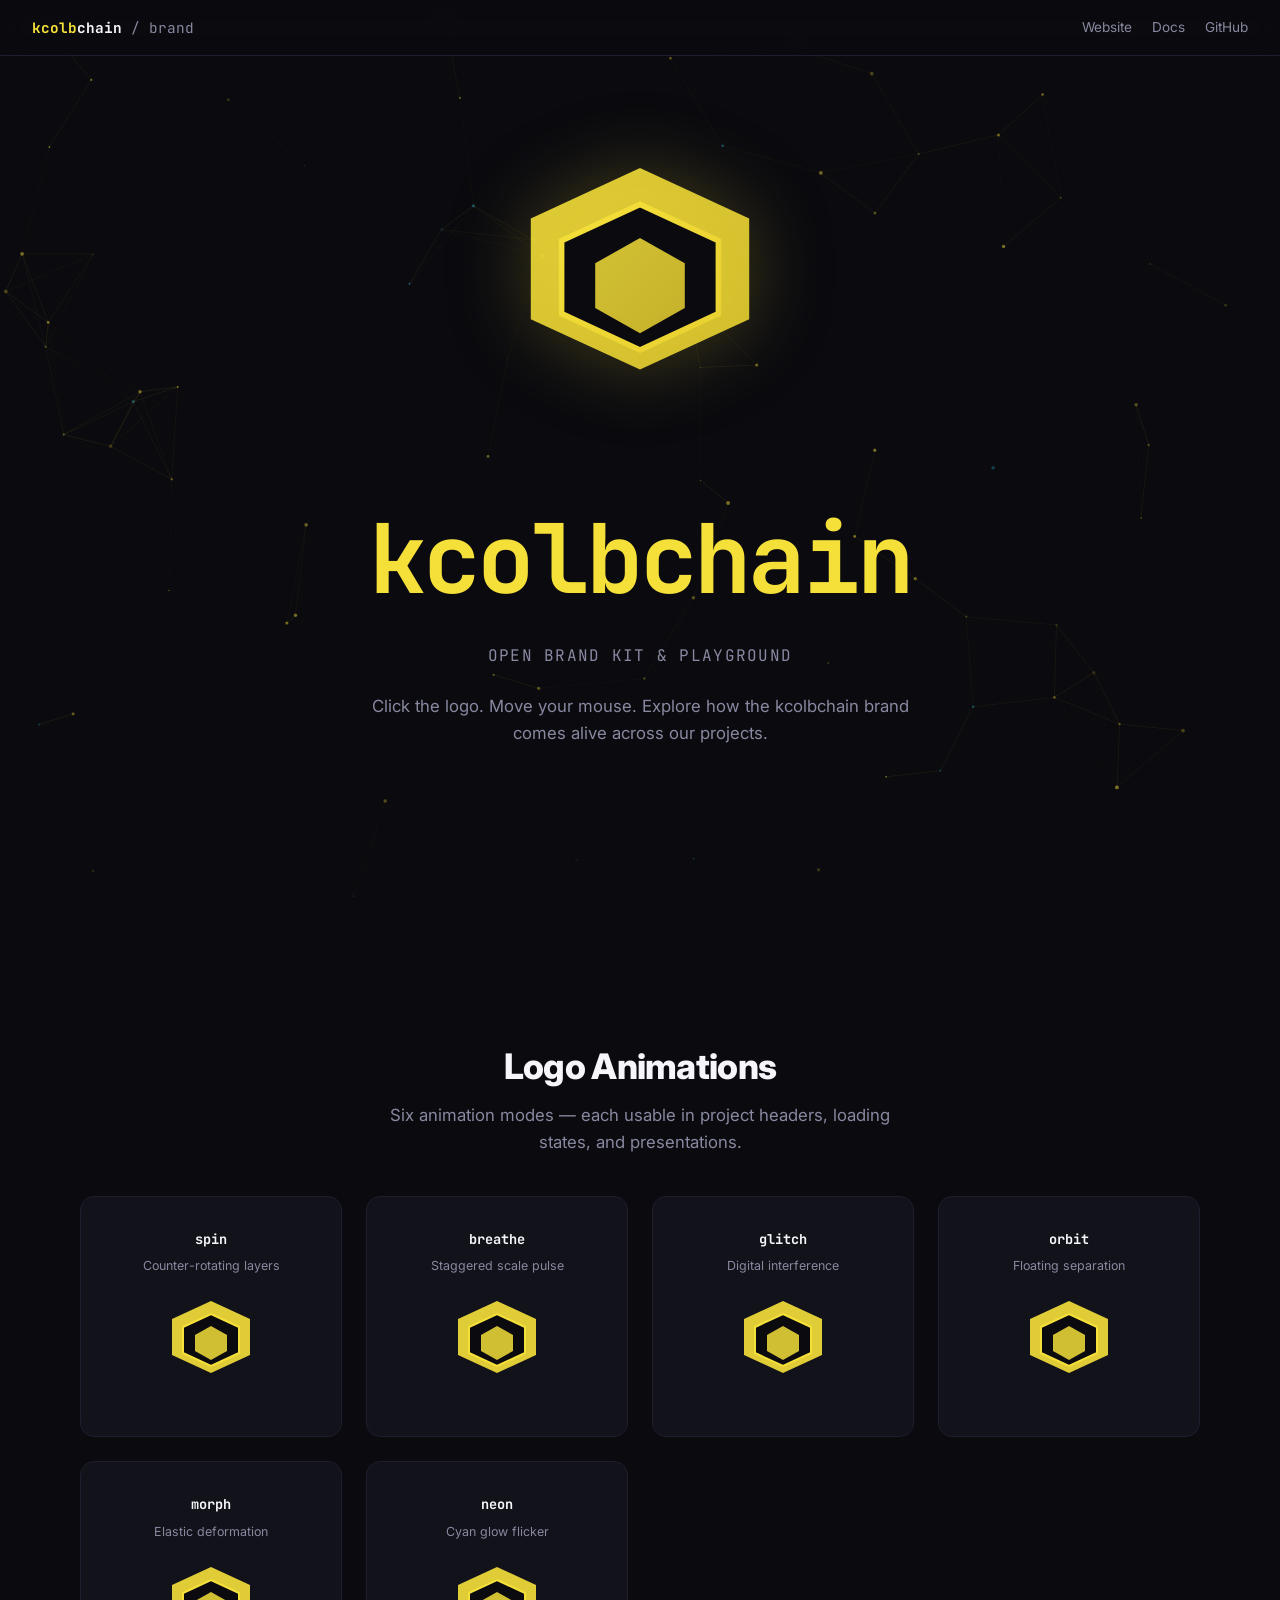
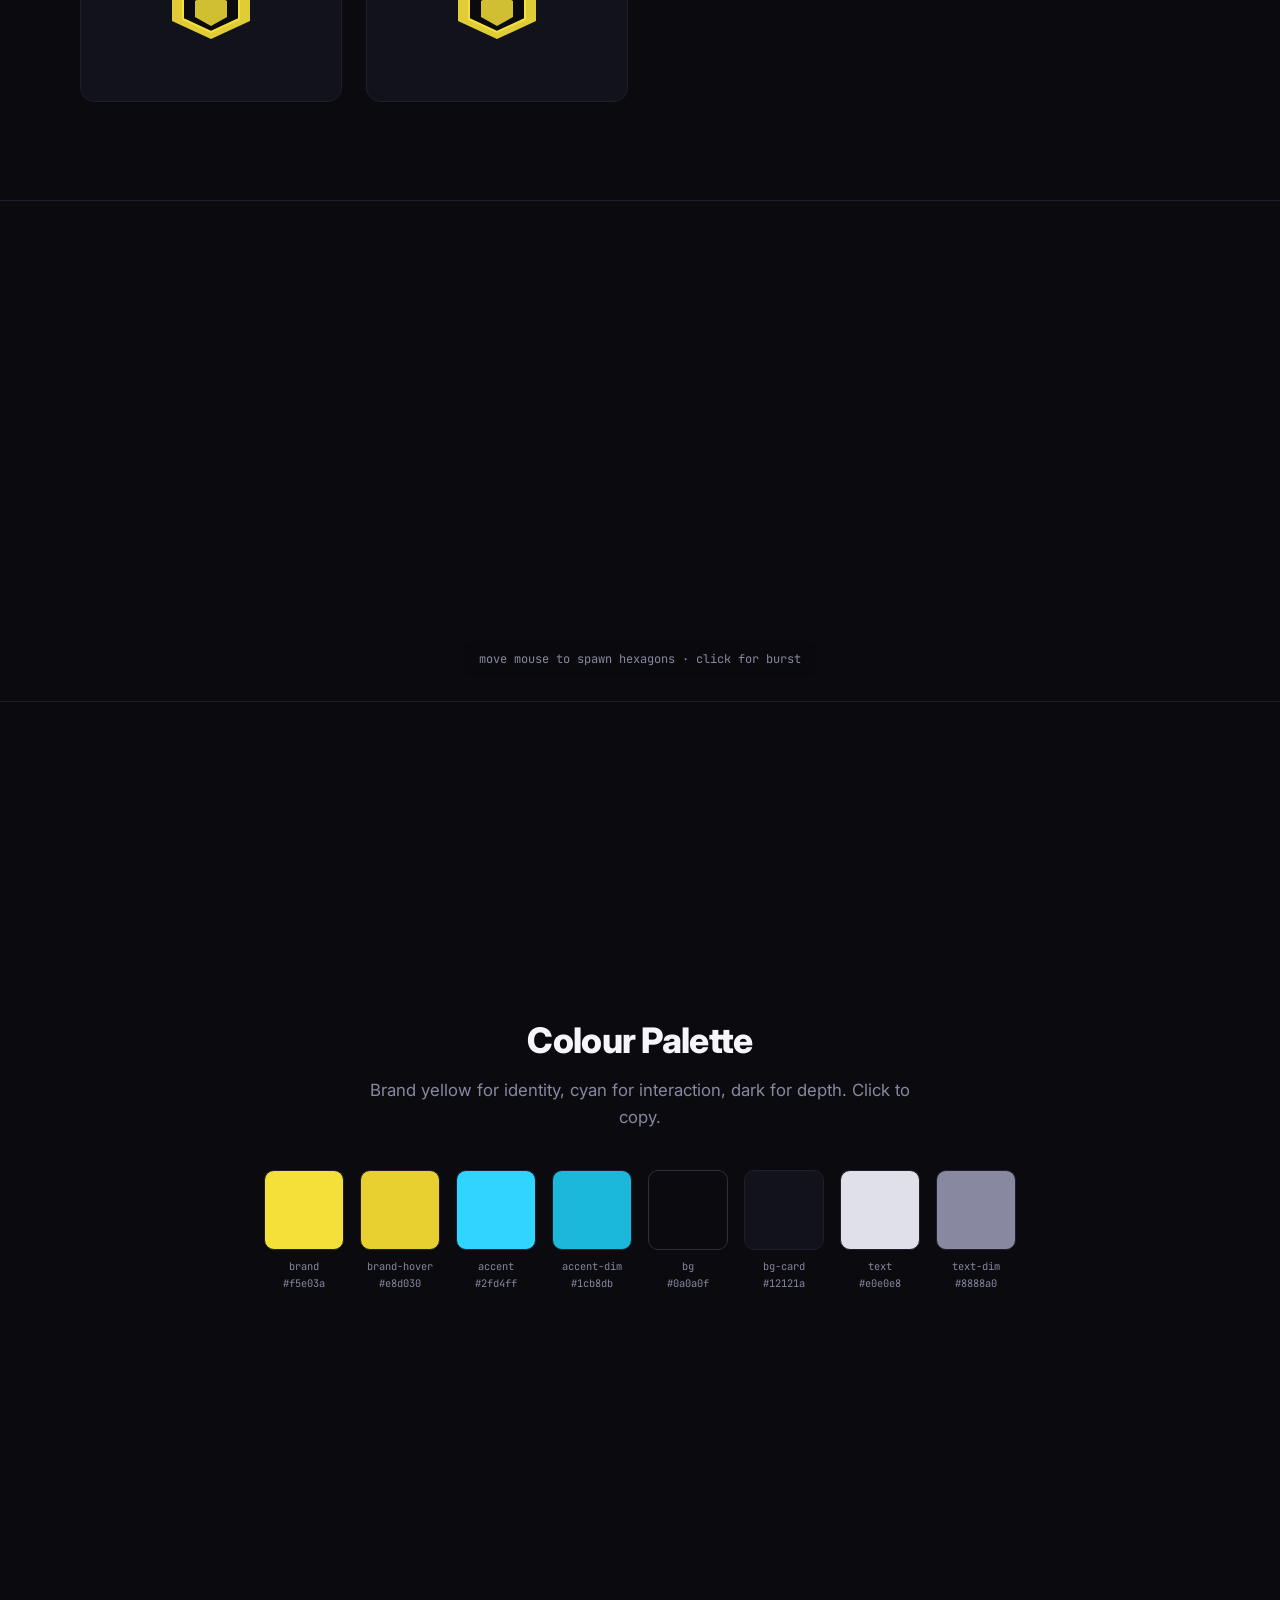
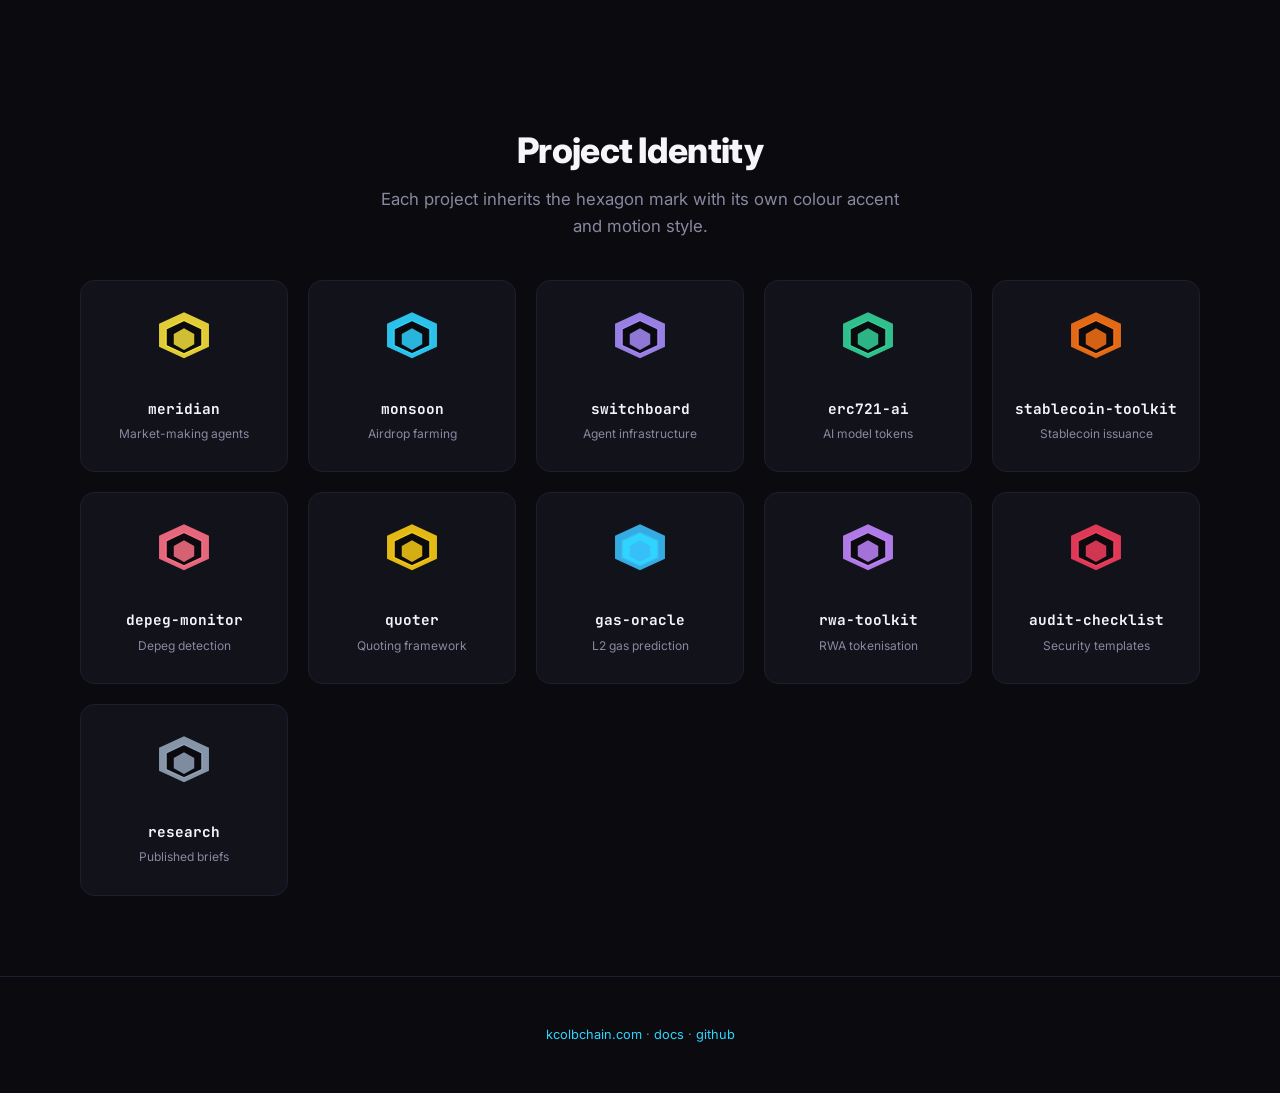
==== index.html @ f7c433ed "Initial public brand kit: tokens + interactive playground - tokens.css: shared :root palette (yellow" ====
<!DOCTYPE html>
<html lang="en">
<head>
  <meta charset="utf-8" />
  <meta name="viewport" content="width=device-width, initial-scale=1.0" />
  <title>kcolbchain — Brand kit</title>
  <meta name="description" content="Open design tokens and visual identity playground for the kcolbchain collective. Not the production website." />
  <link rel="shortcut icon" href="https://kcolbchain.com/images/favicon.ico" type="image/x-icon">
  <link rel="preconnect" href="https://fonts.googleapis.com">
  <link rel="preconnect" href="https://fonts.gstatic.com" crossorigin>
  <link href="https://fonts.googleapis.com/css2?family=Inter:wght@400;500;600;700;800&family=JetBrains+Mono:wght@500;700&display=swap" rel="stylesheet">
  <style>
    /* ===== Tokens ===== */
    :root {
      --bg:       #0a0a0f;
      --bg-card:  #12121a;
      --bg-hover: #1a1a26;
      --border:   #1e1e2e;
      --text:     #e0e0e8;
      --text-dim: #8888a0;
      --brand:    #f5e03a;
      --brand-hover: #e8d030;
      --accent:   #2fd4ff;
      --accent-dim: #1cb8db;
      --accent-glow: rgba(47,212,255,.32);
      --white:    #f5f5fa;
      --radius:   10px;
      --radius-lg: 14px;
    }

    * { margin: 0; padding: 0; box-sizing: border-box; }
    html { scroll-behavior: smooth; }

    body {
      font-family: 'Inter', -apple-system, sans-serif;
      background: var(--bg);
      color: var(--text);
      line-height: 1.6;
      overflow-x: hidden;
      -webkit-font-smoothing: antialiased;
    }

    a { color: var(--accent); text-decoration: none; transition: color .15s; }
    a:hover { color: var(--brand); }

    /* ===== Canvas background ===== */
    #particle-canvas {
      position: fixed;
      inset: 0;
      z-index: 0;
      pointer-events: none;
    }

    /* ===== Header ===== */
    .pg-header {
      position: fixed;
      top: 0; left: 0; right: 0;
      z-index: 100;
      display: flex;
      align-items: center;
      justify-content: space-between;
      padding: 16px 32px;
      background: rgba(10,10,15,.8);
      backdrop-filter: blur(12px);
      border-bottom: 1px solid var(--border);
    }
    .pg-header-brand {
      font-family: 'JetBrains Mono', monospace;
      font-weight: 700;
      font-size: .9rem;
      color: var(--white);
    }
    .pg-header-brand span { color: var(--brand); }
    .pg-header-links { display: flex; gap: 20px; font-size: .85rem; }
    .pg-header-links a { color: var(--text-dim); }
    .pg-header-links a:hover { color: var(--white); }

    /* ===== Sections ===== */
    .section {
      position: relative;
      z-index: 1;
      min-height: 100vh;
      display: flex;
      align-items: center;
      justify-content: center;
      padding: 120px 32px 80px;
    }

    .section-inner {
      max-width: 1120px;
      width: 100%;
      text-align: center;
    }

    h1 {
      font-size: clamp(2rem, 5vw, 3.5rem);
      font-weight: 800;
      color: var(--white);
      letter-spacing: -.03em;
      margin-bottom: 12px;
    }
    h2 {
      font-size: clamp(1.4rem, 3vw, 2.2rem);
      font-weight: 800;
      color: var(--white);
      letter-spacing: -.02em;
      margin-bottom: 8px;
    }
    .subtitle {
      font-size: 1.05rem;
      color: var(--text-dim);
      max-width: 540px;
      margin: 0 auto 40px;
    }

    /* ===== Hero logo — SVG hexagons ===== */
    .hero-logo-wrap {
      position: relative;
      width: 280px;
      height: 280px;
      margin: 0 auto 48px;
      cursor: pointer;
    }

    .hero-logo-svg {
      width: 100%;
      height: 100%;
      filter: drop-shadow(0 0 40px rgba(245,224,58,.25));
      transition: filter .4s;
    }
    .hero-logo-wrap:hover .hero-logo-svg {
      filter: drop-shadow(0 0 60px rgba(245,224,58,.45)) drop-shadow(0 0 120px rgba(47,212,255,.2));
    }

    /* Hexagon layers */
    .hex-outer, .hex-mid, .hex-inner {
      transform-origin: center;
      transition: transform .6s cubic-bezier(.25,.46,.45,.94);
    }
    .hero-logo-wrap:hover .hex-outer { transform: rotate(30deg) scale(1.05); }
    .hero-logo-wrap:hover .hex-mid   { transform: rotate(-20deg) scale(1.08); }
    .hero-logo-wrap:hover .hex-inner { transform: rotate(15deg) scale(1.12); }

    /* Pulse ring */
    .pulse-ring {
      position: absolute;
      inset: -20px;
      border-radius: 50%;
      border: 1.5px solid var(--brand);
      opacity: 0;
      animation: pulse-out 3s ease-out infinite;
    }
    .pulse-ring:nth-child(2) { animation-delay: 1s; }
    .pulse-ring:nth-child(3) { animation-delay: 2s; }

    @keyframes pulse-out {
      0%   { transform: scale(.85); opacity: .5; }
      100% { transform: scale(1.6); opacity: 0; }
    }

    /* ===== Wordplay hero ===== */
    .hero-wordplay {
      font-family: 'JetBrains Mono', monospace;
      font-size: clamp(3rem, 8vw, 6rem);
      font-weight: 700;
      color: var(--brand);
      letter-spacing: -.04em;
      margin-bottom: 8px;
      perspective: 600px;
    }
    .wp-char {
      display: inline-block;
      transform-origin: center center;
      transition: transform .45s cubic-bezier(.4,0,.2,1), opacity .25s, color .3s;
    }
    .wp-char.flip {
      transform: rotateX(90deg);
      opacity: 0;
    }
    .hero-wordplay-sub {
      font-family: 'JetBrains Mono', monospace;
      font-size: 1rem;
      color: var(--text-dim);
      letter-spacing: .08em;
      text-transform: uppercase;
    }

    /* ===== Controls bar ===== */
    .controls {
      display: flex;
      justify-content: center;
      gap: 12px;
      flex-wrap: wrap;
      margin-bottom: 48px;
    }
    .ctrl-btn {
      font-family: 'JetBrains Mono', monospace;
      font-size: .8rem;
      font-weight: 600;
      padding: 10px 20px;
      border: 1px solid var(--border);
      border-radius: var(--radius);
      background: var(--bg-card);
      color: var(--text);
      cursor: pointer;
      transition: all .2s;
    }
    .ctrl-btn:hover { border-color: var(--accent); color: var(--white); background: var(--bg-hover); }
    .ctrl-btn.active { border-color: var(--brand); color: var(--brand); background: rgba(245,224,58,.08); }

    /* ===== Logo animation showcase ===== */
    .showcase-grid {
      display: grid;
      grid-template-columns: repeat(auto-fill, minmax(260px, 1fr));
      gap: 24px;
      text-align: center;
    }

    .showcase-card {
      background: var(--bg-card);
      border: 1px solid var(--border);
      border-radius: var(--radius-lg);
      padding: 32px 24px;
      transition: border-color .3s, box-shadow .3s;
      overflow: hidden;
    }
    .showcase-card:hover {
      border-color: var(--accent);
      box-shadow: 0 0 40px var(--accent-glow);
    }

    .showcase-card h3 {
      font-family: 'JetBrains Mono', monospace;
      font-size: .85rem;
      font-weight: 700;
      color: var(--white);
      margin-bottom: 6px;
    }
    .showcase-card p {
      font-size: .78rem;
      color: var(--text-dim);
      margin-bottom: 20px;
    }

    .showcase-logo {
      width: 100px;
      height: 100px;
      margin: 0 auto;
    }

    /* Animation variants */
    .anim-spin .hex-outer  { animation: spin-cw 8s linear infinite; }
    .anim-spin .hex-mid    { animation: spin-ccw 6s linear infinite; }
    .anim-spin .hex-inner  { animation: spin-cw 4s linear infinite; }

    .anim-breathe .hex-outer { animation: breathe 3s ease-in-out infinite; }
    .anim-breathe .hex-mid   { animation: breathe 3s ease-in-out infinite .5s; }
    .anim-breathe .hex-inner { animation: breathe 3s ease-in-out infinite 1s; }

    .anim-glitch .hex-outer { animation: glitch-1 3s step-end infinite; }
    .anim-glitch .hex-mid   { animation: glitch-2 3s step-end infinite .1s; }
    .anim-glitch .hex-inner { animation: glitch-3 3s step-end infinite .2s; }

    .anim-orbit .hex-outer { animation: orbit-outer 6s ease-in-out infinite; }
    .anim-orbit .hex-mid   { animation: orbit-mid 5s ease-in-out infinite; }
    .anim-orbit .hex-inner { animation: orbit-inner 4s ease-in-out infinite; }

    .anim-morph .hex-outer { animation: morph-hex 4s ease-in-out infinite; }
    .anim-morph .hex-mid   { animation: morph-hex 4s ease-in-out infinite .3s; }
    .anim-morph .hex-inner { animation: morph-hex 4s ease-in-out infinite .6s; }

    .anim-neon .hex-outer { animation: neon-flicker 2s ease-in-out infinite; }
    .anim-neon .hex-mid   { animation: neon-glow 3s ease-in-out infinite; fill: var(--accent) !important; }
    .anim-neon .hex-inner { animation: neon-flicker 2s ease-in-out infinite .5s; }

    @keyframes spin-cw  { to { transform: rotate(360deg); } }
    @keyframes spin-ccw { to { transform: rotate(-360deg); } }

    @keyframes breathe {
      0%, 100% { transform: scale(1); opacity: 1; }
      50%      { transform: scale(1.12); opacity: .7; }
    }

    @keyframes glitch-1 {
      0%, 90%, 100% { transform: translate(0); }
      92% { transform: translate(-3px, 2px); }
      94% { transform: translate(4px, -1px); }
      96% { transform: translate(-2px, -3px); }
    }
    @keyframes glitch-2 {
      0%, 88%, 100% { transform: translate(0); }
      90% { transform: translate(3px, -2px); }
      93% { transform: translate(-4px, 1px); }
      95% { transform: translate(2px, 3px); }
    }
    @keyframes glitch-3 {
      0%, 85%, 100% { transform: translate(0); }
      87% { transform: translate(-2px, -3px); }
      91% { transform: translate(3px, 2px); }
      94% { transform: translate(-1px, -2px); }
    }

    @keyframes orbit-outer {
      0%, 100% { transform: rotate(0deg) translateX(0); }
      25%  { transform: rotate(5deg) translateX(4px); }
      50%  { transform: rotate(0deg) translateX(0); }
      75%  { transform: rotate(-5deg) translateX(-4px); }
    }
    @keyframes orbit-mid {
      0%, 100% { transform: rotate(0deg) translateY(0); }
      33%  { transform: rotate(-8deg) translateY(-5px); }
      66%  { transform: rotate(8deg) translateY(5px); }
    }
    @keyframes orbit-inner {
      0%, 100% { transform: scale(1) rotate(0deg); }
      50%  { transform: scale(1.15) rotate(10deg); }
    }

    @keyframes morph-hex {
      0%, 100% { transform: scale(1) rotate(0deg); }
      25%  { transform: scale(1.1) rotate(15deg); }
      50%  { transform: scale(.9) rotate(-10deg); }
      75%  { transform: scale(1.05) rotate(5deg); }
    }

    @keyframes neon-flicker {
      0%, 19%, 21%, 23%, 25%, 54%, 56%, 100% { opacity: 1; }
      20%, 24%, 55% { opacity: .4; }
    }
    @keyframes neon-glow {
      0%, 100% { filter: drop-shadow(0 0 4px var(--accent)); }
      50%      { filter: drop-shadow(0 0 20px var(--accent)) drop-shadow(0 0 40px var(--accent)); }
    }

    /* ===== Project identity ===== */
    .project-id-grid {
      display: grid;
      grid-template-columns: repeat(auto-fill, minmax(200px, 1fr));
      gap: 20px;
    }

    .project-id-card {
      background: var(--bg-card);
      border: 1px solid var(--border);
      border-radius: var(--radius-lg);
      padding: 28px 20px;
      text-align: center;
      transition: all .4s cubic-bezier(.25,.46,.45,.94);
      cursor: pointer;
      position: relative;
      overflow: hidden;
    }
    .project-id-card::before {
      content: '';
      position: absolute;
      inset: 0;
      background: radial-gradient(circle at 50% 120%, var(--card-glow, rgba(245,224,58,.06)), transparent 70%);
      opacity: 0;
      transition: opacity .4s;
    }
    .project-id-card:hover::before { opacity: 1; }
    .project-id-card:hover {
      border-color: var(--card-accent, var(--brand));
      transform: translateY(-4px);
      box-shadow: 0 8px 32px var(--card-glow, rgba(245,224,58,.12));
    }

    .project-id-logo {
      width: 64px;
      height: 64px;
      margin: 0 auto 16px;
      position: relative;
      z-index: 1;
    }

    .project-id-name {
      font-family: 'JetBrains Mono', monospace;
      font-weight: 700;
      font-size: .9rem;
      color: var(--white);
      margin-bottom: 4px;
      position: relative;
      z-index: 1;
    }
    .project-id-desc {
      font-size: .75rem;
      color: var(--text-dim);
      position: relative;
      z-index: 1;
    }

    /* ===== Interactive canvas section ===== */
    .canvas-section {
      position: relative;
      background: var(--bg-card);
      border-top: 1px solid var(--border);
      border-bottom: 1px solid var(--border);
    }
    #interactive-canvas {
      display: block;
      width: 100%;
      height: 500px;
      cursor: crosshair;
    }
    .canvas-hint {
      position: absolute;
      bottom: 24px;
      left: 50%;
      transform: translateX(-50%);
      font-family: 'JetBrains Mono', monospace;
      font-size: .75rem;
      color: var(--text-dim);
      background: rgba(10,10,15,.7);
      padding: 8px 16px;
      border-radius: var(--radius);
      pointer-events: none;
    }

    /* ===== Color palette ===== */
    .palette-row {
      display: flex;
      gap: 16px;
      justify-content: center;
      flex-wrap: wrap;
      margin-bottom: 40px;
    }
    .swatch {
      width: 80px;
      height: 80px;
      border-radius: var(--radius);
      border: 1px solid var(--border);
      position: relative;
      cursor: pointer;
      transition: transform .2s, box-shadow .3s;
    }
    .swatch:hover {
      transform: scale(1.1);
      box-shadow: 0 0 24px rgba(255,255,255,.1);
    }
    .swatch-label {
      font-family: 'JetBrains Mono', monospace;
      font-size: .65rem;
      color: var(--text-dim);
      margin-top: 8px;
      text-align: center;
    }

    /* ===== Footer ===== */
    .pg-footer {
      position: relative;
      z-index: 1;
      text-align: center;
      padding: 48px 32px;
      font-size: .8rem;
      color: var(--text-dim);
      border-top: 1px solid var(--border);
    }
    .pg-footer a { color: var(--accent); }

    /* ===== Responsive ===== */
    @media (max-width: 640px) {
      .section { padding: 100px 20px 60px; }
      .hero-logo-wrap { width: 200px; height: 200px; }
      .showcase-grid { grid-template-columns: repeat(2, 1fr); gap: 14px; }
      .showcase-logo { width: 64px; height: 64px; }
      .project-id-grid { grid-template-columns: repeat(2, 1fr); }
      .pg-header { padding: 12px 16px; }
      #interactive-canvas { height: 320px; }
    }
  </style>
</head>
<body>

<canvas id="particle-canvas"></canvas>

<header class="pg-header">
  <a class="pg-header-brand" href="https://kcolbchain.com"><span>kcolb</span>chain <span style="color:var(--text-dim);font-weight:400">/ brand</span></a>
  <nav class="pg-header-links">
    <a href="https://kcolbchain.com" rel="noopener noreferrer">Website</a>
    <a href="https://docs.kcolbchain.com" target="_blank" rel="noopener noreferrer">Docs</a>
    <a href="https://github.com/kcolbchain" target="_blank" rel="noopener noreferrer">GitHub</a>
  </nav>
</header>

<!-- ===== 1. Hero ===== -->
<section class="section" id="hero">
  <div class="section-inner">
    <div class="hero-logo-wrap" id="hero-logo">
      <div class="pulse-ring"></div>
      <div class="pulse-ring"></div>
      <div class="pulse-ring"></div>
      <svg class="hero-logo-svg" viewBox="0 0 200 200" xmlns="http://www.w3.org/2000/svg">
        <defs>
          <linearGradient id="grad-brand" x1="0%" y1="0%" x2="100%" y2="100%">
            <stop offset="0%" stop-color="#f5e03a"/>
            <stop offset="100%" stop-color="#e8d030"/>
          </linearGradient>
          <linearGradient id="grad-accent" x1="0%" y1="0%" x2="100%" y2="100%">
            <stop offset="0%" stop-color="#2fd4ff"/>
            <stop offset="100%" stop-color="#1cb8db"/>
          </linearGradient>
        </defs>
        <!-- Outer hexagon -->
        <polygon class="hex-outer" points="100,10 178,46 178,118 100,154 22,118 22,46" fill="url(#grad-brand)" opacity=".9"/>
        <!-- Mid hexagon (offset) -->
        <polygon class="hex-mid" points="100,36 156,62 156,114 100,140 44,114 44,62" fill="#0a0a0f" stroke="url(#grad-brand)" stroke-width="4"/>
        <!-- Inner hexagon -->
        <polygon class="hex-inner" points="100,60 132,78 132,110 100,128 68,110 68,78" fill="url(#grad-brand)" opacity=".85"/>
      </svg>
    </div>

    <div class="hero-wordplay" id="wordplay">kcolbchain</div>
    <div class="hero-wordplay-sub">open brand kit &amp; playground</div>
    <p class="subtitle" style="margin-top:24px">Click the logo. Move your mouse. Explore how the kcolbchain brand comes alive across our projects.</p>
  </div>
</section>

<!-- ===== 2. Animation showcase ===== -->
<section class="section" id="animations">
  <div class="section-inner">
    <h2>Logo Animations</h2>
    <p class="subtitle">Six animation modes — each usable in project headers, loading states, and presentations.</p>

    <div class="showcase-grid">
      <div class="showcase-card">
        <h3>spin</h3>
        <p>Counter-rotating layers</p>
        <svg class="showcase-logo anim-spin" viewBox="0 0 200 200"><use href="#hex-set"/></svg>
      </div>
      <div class="showcase-card">
        <h3>breathe</h3>
        <p>Staggered scale pulse</p>
        <svg class="showcase-logo anim-breathe" viewBox="0 0 200 200"><use href="#hex-set"/></svg>
      </div>
      <div class="showcase-card">
        <h3>glitch</h3>
        <p>Digital interference</p>
        <svg class="showcase-logo anim-glitch" viewBox="0 0 200 200"><use href="#hex-set"/></svg>
      </div>
      <div class="showcase-card">
        <h3>orbit</h3>
        <p>Floating separation</p>
        <svg class="showcase-logo anim-orbit" viewBox="0 0 200 200"><use href="#hex-set"/></svg>
      </div>
      <div class="showcase-card">
        <h3>morph</h3>
        <p>Elastic deformation</p>
        <svg class="showcase-logo anim-morph" viewBox="0 0 200 200"><use href="#hex-set"/></svg>
      </div>
      <div class="showcase-card">
        <h3>neon</h3>
        <p>Cyan glow flicker</p>
        <svg class="showcase-logo anim-neon" viewBox="0 0 200 200"><use href="#hex-set"/></svg>
      </div>
    </div>
  </div>
</section>

<!-- ===== 3. Interactive canvas ===== -->
<section class="canvas-section" id="canvas-play">
  <canvas id="interactive-canvas"></canvas>
  <span class="canvas-hint">move mouse to spawn hexagons &#183; click for burst</span>
</section>

<!-- ===== 4. Color palette ===== -->
<section class="section" id="palette">
  <div class="section-inner">
    <h2>Colour Palette</h2>
    <p class="subtitle">Brand yellow for identity, cyan for interaction, dark for depth. Click to copy.</p>

    <div class="palette-row">
      <div>
        <div class="swatch" style="background:#f5e03a" data-hex="#f5e03a"></div>
        <div class="swatch-label">brand<br>#f5e03a</div>
      </div>
      <div>
        <div class="swatch" style="background:#e8d030" data-hex="#e8d030"></div>
        <div class="swatch-label">brand-hover<br>#e8d030</div>
      </div>
      <div>
        <div class="swatch" style="background:#2fd4ff" data-hex="#2fd4ff"></div>
        <div class="swatch-label">accent<br>#2fd4ff</div>
      </div>
      <div>
        <div class="swatch" style="background:#1cb8db" data-hex="#1cb8db"></div>
        <div class="swatch-label">accent-dim<br>#1cb8db</div>
      </div>
      <div>
        <div class="swatch" style="background:#0a0a0f;border-color:#2e2e3e" data-hex="#0a0a0f"></div>
        <div class="swatch-label">bg<br>#0a0a0f</div>
      </div>
      <div>
        <div class="swatch" style="background:#12121a" data-hex="#12121a"></div>
        <div class="swatch-label">bg-card<br>#12121a</div>
      </div>
      <div>
        <div class="swatch" style="background:#e0e0e8" data-hex="#e0e0e8"></div>
        <div class="swatch-label">text<br>#e0e0e8</div>
      </div>
      <div>
        <div class="swatch" style="background:#8888a0" data-hex="#8888a0"></div>
        <div class="swatch-label">text-dim<br>#8888a0</div>
      </div>
    </div>
  </div>
</section>

<!-- ===== 5. Project identity system ===== -->
<section class="section" id="projects">
  <div class="section-inner">
    <h2>Project Identity</h2>
    <p class="subtitle">Each project inherits the hexagon mark with its own colour accent and motion style.</p>

    <div class="project-id-grid" id="project-grid">
      <!-- Filled by JS -->
    </div>
  </div>
</section>

<footer class="pg-footer">
  <a href="https://kcolbchain.com" rel="noopener noreferrer">kcolbchain.com</a> &middot; <a href="https://docs.kcolbchain.com" target="_blank" rel="noopener noreferrer">docs</a> &middot; <a href="https://github.com/kcolbchain" target="_blank" rel="noopener noreferrer">github</a>
</footer>

<!-- Reusable SVG symbol -->
<svg style="display:none" xmlns="http://www.w3.org/2000/svg">
  <defs>
    <g id="hex-set">
      <polygon class="hex-outer" points="100,10 178,46 178,118 100,154 22,118 22,46" fill="#f5e03a" opacity=".9"/>
      <polygon class="hex-mid" points="100,36 156,62 156,114 100,140 44,114 44,62" fill="#0a0a0f" stroke="#f5e03a" stroke-width="4"/>
      <polygon class="hex-inner" points="100,60 132,78 132,110 100,128 68,110 68,78" fill="#f5e03a" opacity=".85"/>
    </g>
  </defs>
</svg>

<script>
/* =========================================================
   kcolbchain brand kit — self-contained demo (MIT)
   ========================================================= */

// ---- Config ----
var BRAND = '#f5e03a';
var ACCENT = '#2fd4ff';
var BG = '#0a0a0f';
var PROJECTS = [
  { name: 'meridian',           desc: 'Market-making agents',   color: '#f5e03a', anim: 'spin' },
  { name: 'monsoon',            desc: 'Airdrop farming',        color: '#2fd4ff', anim: 'breathe' },
  { name: 'switchboard',        desc: 'Agent infrastructure',   color: '#a78bfa', anim: 'orbit' },
  { name: 'erc721-ai',          desc: 'AI model tokens',        color: '#34d399', anim: 'morph' },
  { name: 'stablecoin-toolkit', desc: 'Stablecoin issuance',    color: '#f97316', anim: 'breathe' },
  { name: 'depeg-monitor',      desc: 'Depeg detection',        color: '#fb7185', anim: 'glitch' },
  { name: 'quoter',             desc: 'Quoting framework',      color: '#facc15', anim: 'spin' },
  { name: 'gas-oracle',         desc: 'L2 gas prediction',      color: '#38bdf8', anim: 'neon' },
  { name: 'rwa-toolkit',        desc: 'RWA tokenisation',       color: '#c084fc', anim: 'orbit' },
  { name: 'audit-checklist',    desc: 'Security templates',     color: '#f43f5e', anim: 'glitch' },
  { name: 'research',           desc: 'Published briefs',       color: '#94a3b8', anim: 'breathe' }
];

// ============== 1. Background particle field ==============
(function () {
  var c = document.getElementById('particle-canvas');
  var ctx = c.getContext('2d');
  var W, H;
  var particles = [];
  var mouse = { x: -1000, y: -1000 };
  var MAX = 80;

  function resize() {
    W = c.width = window.innerWidth;
    H = c.height = window.innerHeight;
  }
  resize();
  window.addEventListener('resize', resize);

  function Particle() {
    this.x = Math.random() * W;
    this.y = Math.random() * H;
    this.vx = (Math.random() - .5) * .3;
    this.vy = (Math.random() - .5) * .3;
    this.r = Math.random() * 1.5 + .5;
    this.color = Math.random() > .7 ? ACCENT : BRAND;
    this.alpha = Math.random() * .4 + .1;
  }

  for (var i = 0; i < MAX; i++) particles.push(new Particle());

  document.addEventListener('mousemove', function (e) { mouse.x = e.clientX; mouse.y = e.clientY; });

  function draw() {
    ctx.clearRect(0, 0, W, H);

    for (var i = 0; i < particles.length; i++) {
      var p = particles[i];
      p.x += p.vx;
      p.y += p.vy;
      if (p.x < 0 || p.x > W) p.vx *= -1;
      if (p.y < 0 || p.y > H) p.vy *= -1;

      // Mouse repulsion
      var dx = p.x - mouse.x;
      var dy = p.y - mouse.y;
      var dist = Math.sqrt(dx * dx + dy * dy);
      if (dist < 150) {
        var force = (150 - dist) / 150 * .02;
        p.vx += dx / dist * force;
        p.vy += dy / dist * force;
      }

      ctx.beginPath();
      ctx.arc(p.x, p.y, p.r, 0, Math.PI * 2);
      ctx.fillStyle = p.color;
      ctx.globalAlpha = p.alpha;
      ctx.fill();

      // Connect nearby
      for (var j = i + 1; j < particles.length; j++) {
        var q = particles[j];
        var ddx = p.x - q.x;
        var ddy = p.y - q.y;
        var d = ddx * ddx + ddy * ddy;
        if (d < 18000) {
          ctx.beginPath();
          ctx.moveTo(p.x, p.y);
          ctx.lineTo(q.x, q.y);
          ctx.strokeStyle = BRAND;
          ctx.globalAlpha = (1 - d / 18000) * .08;
          ctx.stroke();
        }
      }
    }
    ctx.globalAlpha = 1;
    requestAnimationFrame(draw);
  }
  draw();
})();

// ============== 2. Wordplay animation ==============
(function () {
  var el = document.getElementById('wordplay');
  var word = 'kcolbchain';
  var alt  = 'blockchain';
  var chars = word.split('');
  el.textContent = '';

  var spans = chars.map(function (ch) {
    var s = document.createElement('span');
    s.className = 'wp-char';
    s.textContent = ch;
    el.appendChild(s);
    return s;
  });

  var showing = 'original';

  function flipTo(target) {
    var arr = target.split('');
    spans.forEach(function (s, i) {
      setTimeout(function () {
        s.classList.add('flip');
        setTimeout(function () {
          s.textContent = arr[i];
          s.classList.remove('flip');
        }, 220);
      }, i * 60);
    });
  }

  function cycle() {
    if (showing === 'original') { flipTo(alt); showing = 'reversed'; }
    else { flipTo(word); showing = 'original'; }
  }

  setTimeout(function () { cycle(); setInterval(cycle, 4000); }, 2500);
})();

// ============== 3. Hero logo click burst ==============
(function () {
  var logo = document.getElementById('hero-logo');
  logo.addEventListener('click', function () {
    logo.style.transition = 'none';
    logo.style.transform = 'scale(1.15) rotate(8deg)';
    setTimeout(function () {
      logo.style.transition = 'transform .6s cubic-bezier(.25,.46,.45,.94)';
      logo.style.transform = 'scale(1) rotate(0deg)';
    }, 150);
  });
})();

// ============== 4. Interactive canvas ==============
(function () {
  var c = document.getElementById('interactive-canvas');
  var ctx = c.getContext('2d');
  var W, H;
  var hexagons = [];
  var mouse = { x: 0, y: 0, down: false };

  function resize() {
    var rect = c.parentElement.getBoundingClientRect();
    W = c.width = rect.width;
    H = c.height = 500;
  }
  resize();
  window.addEventListener('resize', resize);

  function hexPath(ctx, cx, cy, r, rot) {
    ctx.beginPath();
    for (var i = 0; i < 6; i++) {
      var a = Math.PI / 3 * i + rot;
      var method = i === 0 ? 'moveTo' : 'lineTo';
      ctx[method](cx + r * Math.cos(a), cy + r * Math.sin(a));
    }
    ctx.closePath();
  }

  function Hex(x, y, burst) {
    this.x = x;
    this.y = y;
    this.r = burst ? Math.random() * 30 + 15 : Math.random() * 18 + 6;
    this.rot = Math.random() * Math.PI;
    this.rotV = (Math.random() - .5) * .03;
    this.vx = burst ? (Math.random() - .5) * 6 : (Math.random() - .5) * .5;
    this.vy = burst ? (Math.random() - .5) * 6 : -Math.random() * .8 - .2;
    this.life = 1;
    this.decay = burst ? .015 : .005;
    this.color = Math.random() > .5 ? BRAND : ACCENT;
    this.filled = Math.random() > .4;
  }

  c.addEventListener('mousemove', function (e) {
    var rect = c.getBoundingClientRect();
    mouse.x = e.clientX - rect.left;
    mouse.y = e.clientY - rect.top;
    if (hexagons.length < 400) hexagons.push(new Hex(mouse.x, mouse.y, false));
  });

  c.addEventListener('click', function () {
    for (var i = 0; i < 24; i++) hexagons.push(new Hex(mouse.x, mouse.y, true));
  });

  function draw() {
    ctx.fillStyle = BG;
    ctx.fillRect(0, 0, W, H);

    for (var i = hexagons.length - 1; i >= 0; i--) {
      var h = hexagons[i];
      h.x += h.vx;
      h.y += h.vy;
      h.rot += h.rotV;
      h.life -= h.decay;
      if (h.life <= 0) { hexagons.splice(i, 1); continue; }

      ctx.globalAlpha = h.life * .7;
      hexPath(ctx, h.x, h.y, h.r, h.rot);
      if (h.filled) {
        ctx.fillStyle = h.color;
        ctx.fill();
      } else {
        ctx.strokeStyle = h.color;
        ctx.lineWidth = 1.5;
        ctx.stroke();
      }
    }
    ctx.globalAlpha = 1;
    requestAnimationFrame(draw);
  }
  draw();
})();

// ============== 5. Project identity cards ==============
(function () {
  var grid = document.getElementById('project-grid');

  function makeSVG(color, animClass) {
    var svg = document.createElementNS('http://www.w3.org/2000/svg', 'svg');
    svg.setAttribute('viewBox', '0 0 200 200');
    svg.setAttribute('class', 'project-id-logo ' + animClass);

    var outer = document.createElementNS('http://www.w3.org/2000/svg', 'polygon');
    outer.setAttribute('class', 'hex-outer');
    outer.setAttribute('points', '100,10 178,46 178,118 100,154 22,118 22,46');
    outer.setAttribute('fill', color);
    outer.setAttribute('opacity', '.9');

    var mid = document.createElementNS('http://www.w3.org/2000/svg', 'polygon');
    mid.setAttribute('class', 'hex-mid');
    mid.setAttribute('points', '100,36 156,62 156,114 100,140 44,114 44,62');
    mid.setAttribute('fill', BG);
    mid.setAttribute('stroke', color);
    mid.setAttribute('stroke-width', '4');

    var inner = document.createElementNS('http://www.w3.org/2000/svg', 'polygon');
    inner.setAttribute('class', 'hex-inner');
    inner.setAttribute('points', '100,60 132,78 132,110 100,128 68,110 68,78');
    inner.setAttribute('fill', color);
    inner.setAttribute('opacity', '.85');

    svg.appendChild(outer);
    svg.appendChild(mid);
    svg.appendChild(inner);
    return svg;
  }

  PROJECTS.forEach(function (p) {
    var card = document.createElement('a');
    card.className = 'project-id-card';
    card.href = 'https://docs.kcolbchain.com/' + p.name + '/';
    card.target = '_blank';
    card.setAttribute('rel', 'noopener noreferrer');
    card.style.setProperty('--card-accent', p.color);
    card.style.setProperty('--card-glow', p.color + '1a');

    var svg = makeSVG(p.color, 'anim-' + p.anim);
    card.appendChild(svg);

    var name = document.createElement('div');
    name.className = 'project-id-name';
    name.textContent = p.name;
    card.appendChild(name);

    var desc = document.createElement('div');
    desc.className = 'project-id-desc';
    desc.textContent = p.desc;
    card.appendChild(desc);

    grid.appendChild(card);
  });
})();

// ============== 6. Copy swatch hex on click ==============
document.querySelectorAll('.swatch').forEach(function (el) {
  el.addEventListener('click', function () {
    var hex = el.getAttribute('data-hex');
    navigator.clipboard.writeText(hex).then(function () {
      el.style.boxShadow = '0 0 20px ' + hex;
      setTimeout(function () { el.style.boxShadow = ''; }, 600);
    });
  });
});
</script>
</body>
</html>
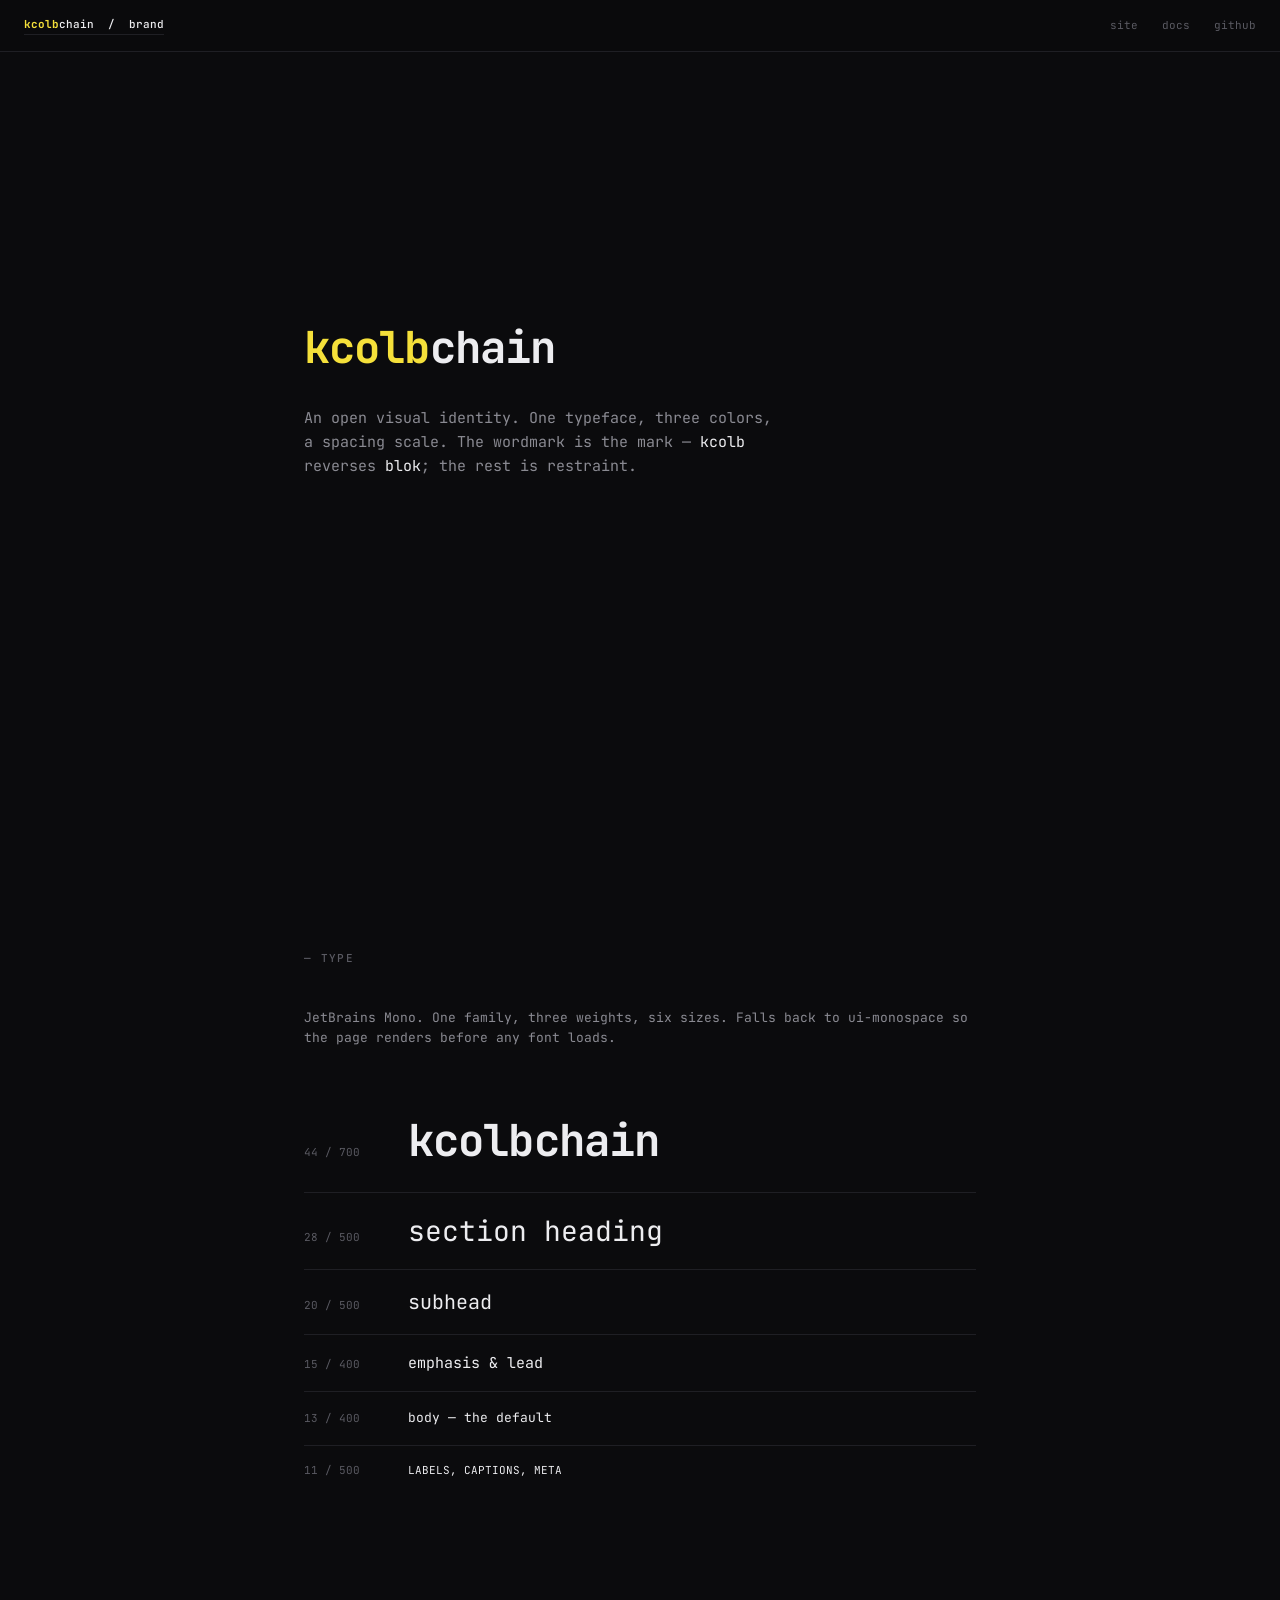
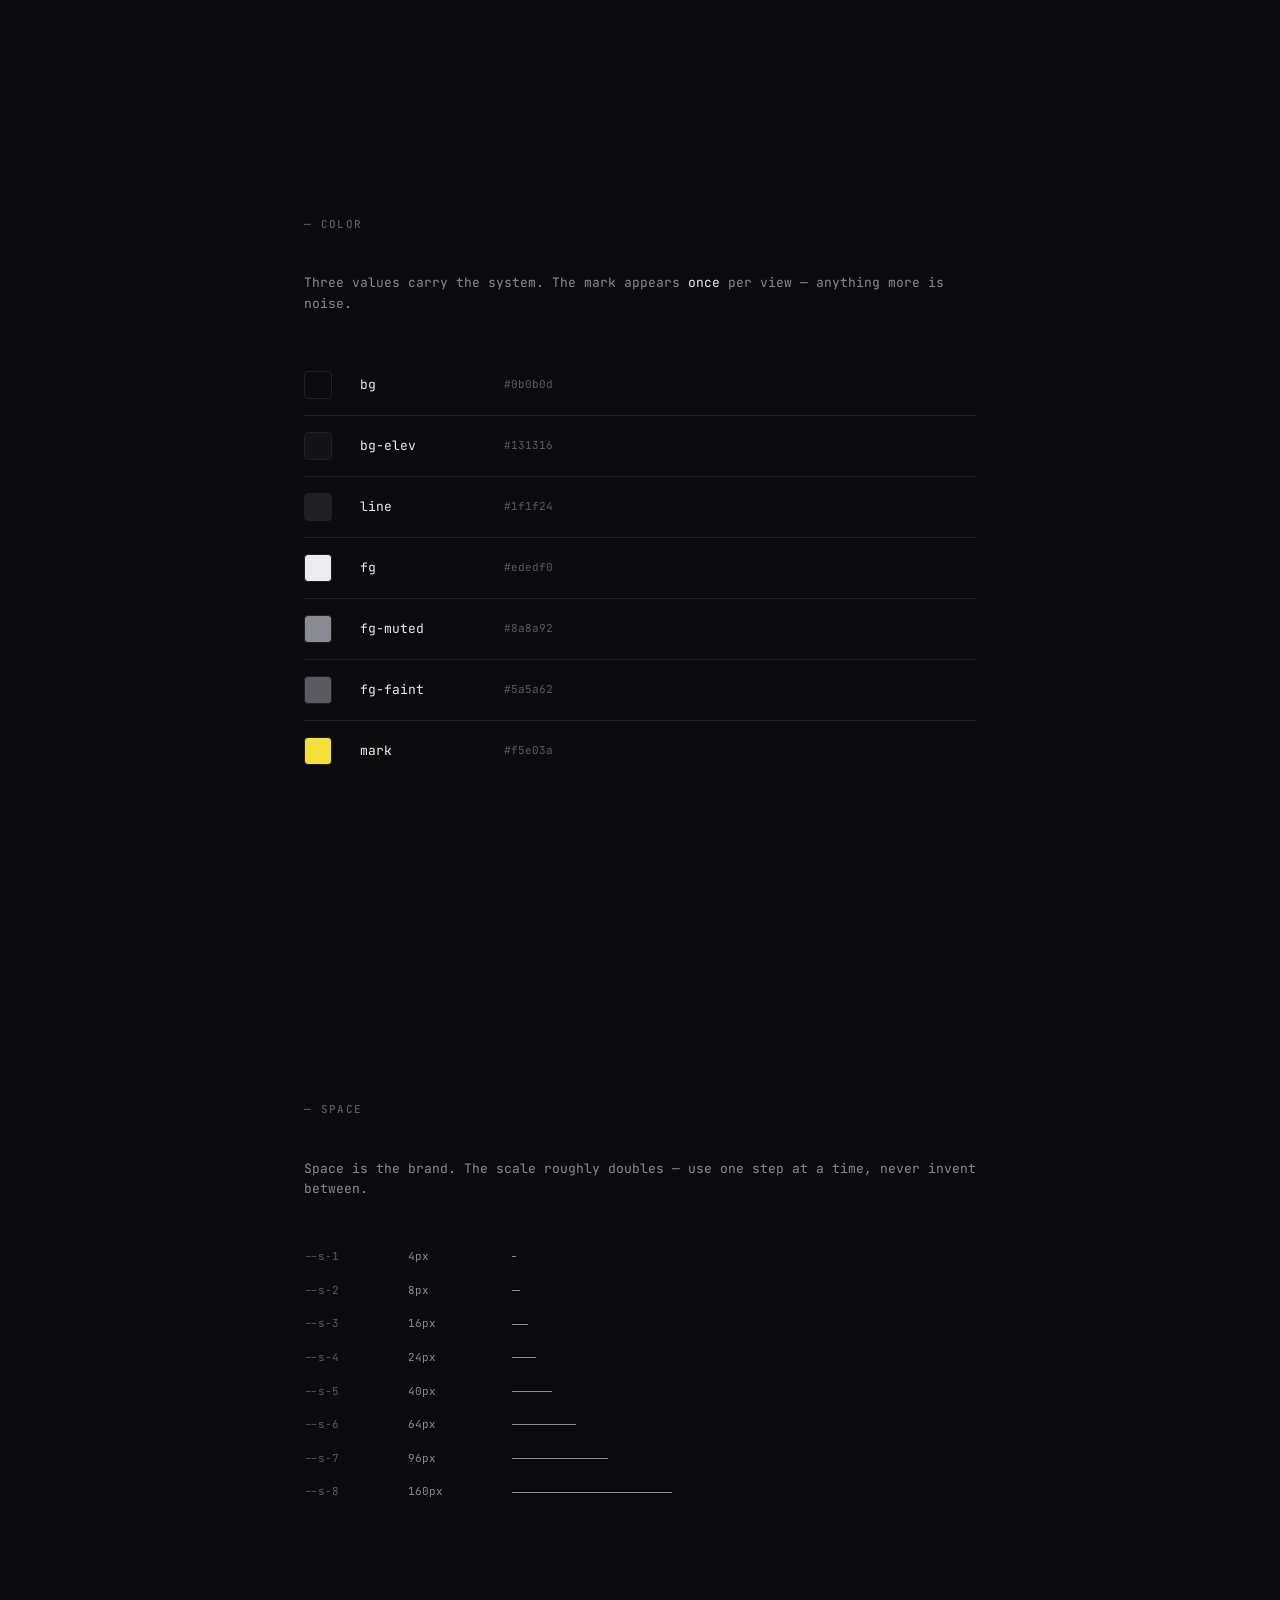
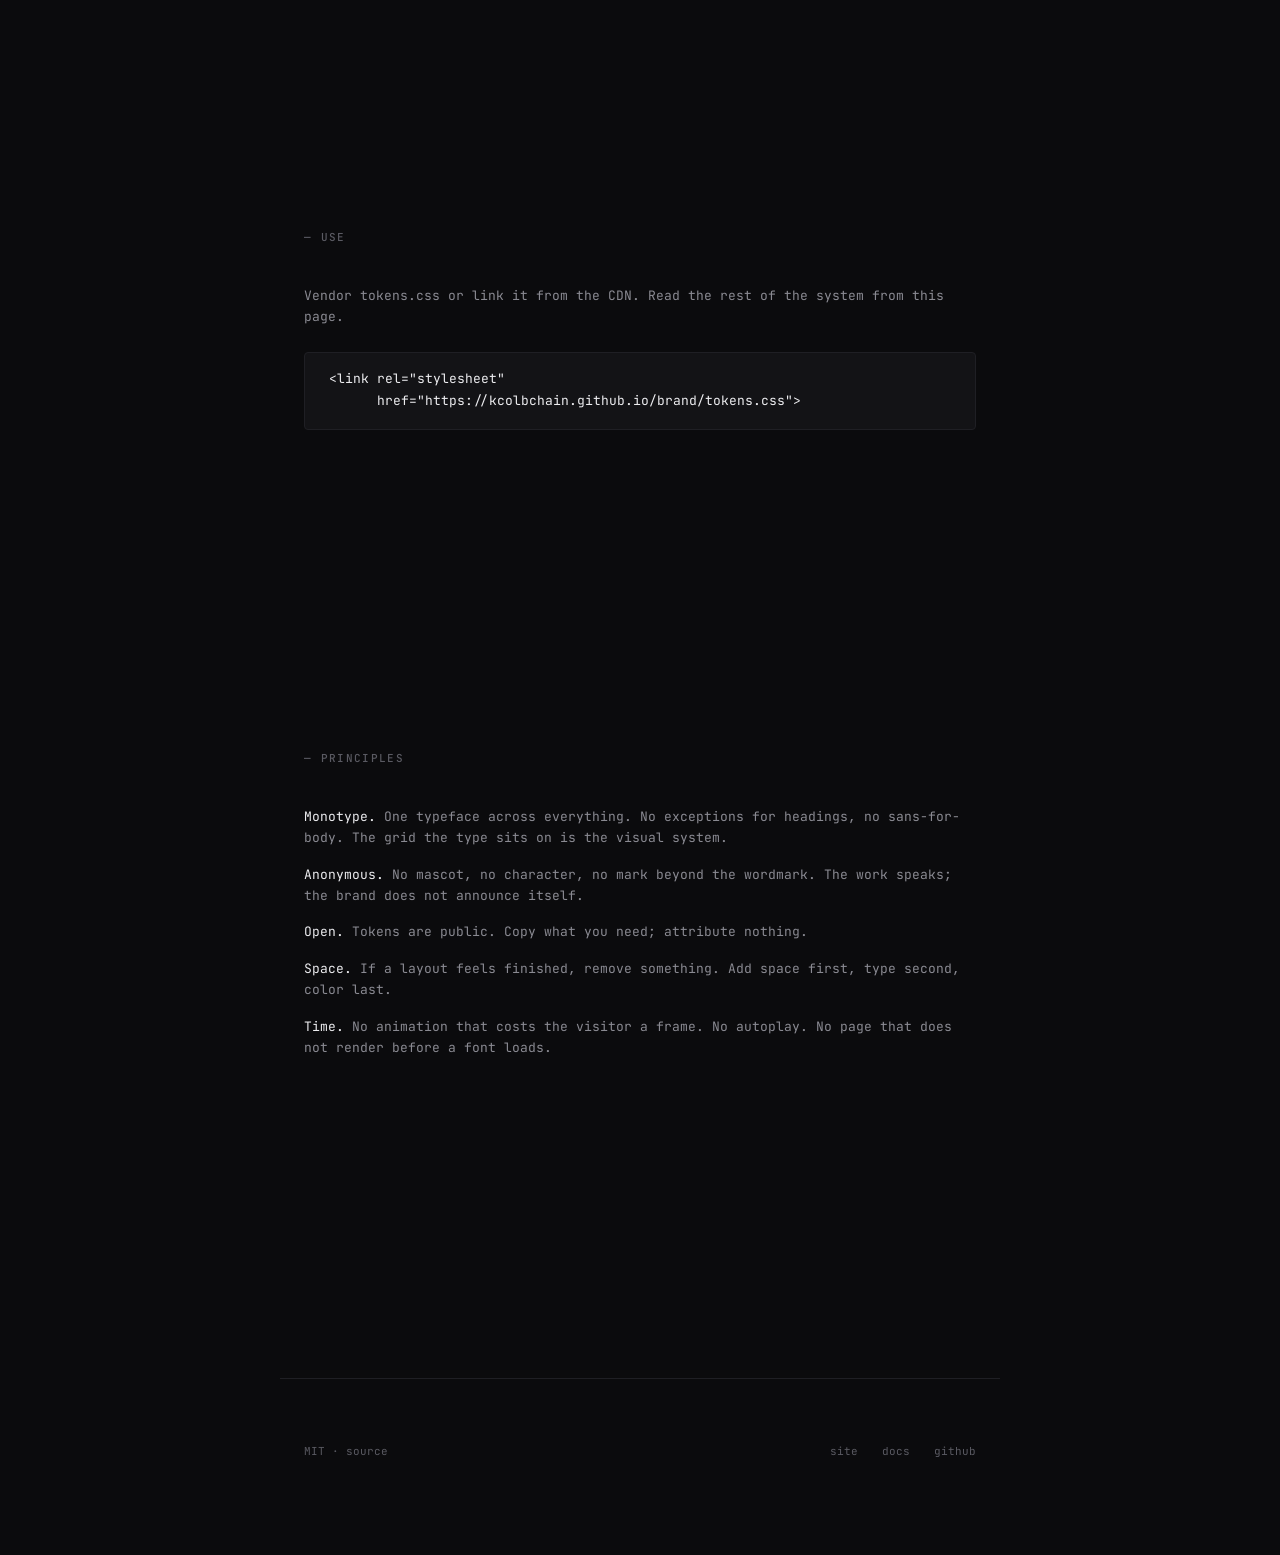
==== commit 57fd84fa: "Modernize brand kit: monotype, anonymous, space-driven Drop Inter, cyan accent, particles, six logo " ====
--- a/index.html
+++ b/index.html
@@ -3,938 +3,349 @@
 <head>
   <meta charset="utf-8" />
   <meta name="viewport" content="width=device-width, initial-scale=1.0" />
-  <title>kcolbchain — Brand kit</title>
-  <meta name="description" content="Open design tokens and visual identity playground for the kcolbchain collective. Not the production website." />
-  <link rel="shortcut icon" href="https://kcolbchain.com/images/favicon.ico" type="image/x-icon">
-  <link rel="preconnect" href="https://fonts.googleapis.com">
-  <link rel="preconnect" href="https://fonts.gstatic.com" crossorigin>
-  <link href="https://fonts.googleapis.com/css2?family=Inter:wght@400;500;600;700;800&family=JetBrains+Mono:wght@500;700&display=swap" rel="stylesheet">
+  <title>kcolbchain — brand</title>
+  <meta name="description" content="One typeface. Three colors. A spacing scale. The kcolbchain visual identity." />
+  <link rel="shortcut icon" href="https://kcolbchain.com/images/favicon.ico" type="image/x-icon" />
+  <link rel="preconnect" href="https://fonts.googleapis.com" />
+  <link rel="preconnect" href="https://fonts.gstatic.com" crossorigin />
+  <link href="https://fonts.googleapis.com/css2?family=JetBrains+Mono:wght@400;500;700&display=swap" rel="stylesheet" />
+  <link rel="stylesheet" href="tokens.css" />
   <style>
-    /* ===== Tokens ===== */
-    :root {
-      --bg:       #0a0a0f;
-      --bg-card:  #12121a;
-      --bg-hover: #1a1a26;
-      --border:   #1e1e2e;
-      --text:     #e0e0e8;
-      --text-dim: #8888a0;
-      --brand:    #f5e03a;
-      --brand-hover: #e8d030;
-      --accent:   #2fd4ff;
-      --accent-dim: #1cb8db;
-      --accent-glow: rgba(47,212,255,.32);
-      --white:    #f5f5fa;
-      --radius:   10px;
-      --radius-lg: 14px;
-    }
-
     * { margin: 0; padding: 0; box-sizing: border-box; }
+
     html { scroll-behavior: smooth; }
-
     body {
-      font-family: 'Inter', -apple-system, sans-serif;
+      font-family: var(--font);
+      font-size: var(--t-2);
+      line-height: 1.6;
+      font-weight: 400;
       background: var(--bg);
-      color: var(--text);
-      line-height: 1.6;
-      overflow-x: hidden;
+      color: var(--fg-muted);
       -webkit-font-smoothing: antialiased;
-    }
-
-    a { color: var(--accent); text-decoration: none; transition: color .15s; }
-    a:hover { color: var(--brand); }
-
-    /* ===== Canvas background ===== */
-    #particle-canvas {
-      position: fixed;
-      inset: 0;
-      z-index: 0;
-      pointer-events: none;
+      text-rendering: optimizeLegibility;
+    }
+
+    a {
+      color: var(--fg);
+      text-decoration: none;
+      border-bottom: 1px solid var(--line);
+      transition: border-color .15s ease, color .15s ease;
+    }
+    a:hover {
+      color: var(--mark);
+      border-bottom-color: var(--mark);
     }
 
     /* ===== Header ===== */
-    .pg-header {
+    header {
       position: fixed;
       top: 0; left: 0; right: 0;
-      z-index: 100;
       display: flex;
       align-items: center;
       justify-content: space-between;
-      padding: 16px 32px;
-      background: rgba(10,10,15,.8);
-      backdrop-filter: blur(12px);
-      border-bottom: 1px solid var(--border);
-    }
-    .pg-header-brand {
-      font-family: 'JetBrains Mono', monospace;
+      padding: var(--s-3) var(--s-4);
+      font-size: var(--t-1);
+      background: rgba(11, 11, 13, 0.85);
+      backdrop-filter: blur(8px);
+      border-bottom: 1px solid var(--line);
+      z-index: 10;
+    }
+    header .wm { color: var(--fg); font-weight: 500; }
+    header .wm em { color: var(--mark); font-style: normal; font-weight: 700; }
+    header nav { display: flex; gap: var(--s-4); }
+    header nav a { color: var(--fg-faint); border-bottom: none; }
+    header nav a:hover { color: var(--fg); border-bottom: none; }
+
+    /* ===== Layout ===== */
+    main {
+      max-width: var(--col);
+      margin: 0 auto;
+      padding: var(--s-8) var(--s-4);
+    }
+    section { padding: var(--s-8) 0; }
+    section:first-of-type { padding-top: 0; }
+
+    /* ===== Hero — the wordmark is the mark ===== */
+    .hero {
+      min-height: 70vh;
+      display: flex;
+      flex-direction: column;
+      justify-content: center;
+      padding-top: 0;
+    }
+    .wordmark {
+      font-size: var(--t-6);
       font-weight: 700;
-      font-size: .9rem;
-      color: var(--white);
-    }
-    .pg-header-brand span { color: var(--brand); }
-    .pg-header-links { display: flex; gap: 20px; font-size: .85rem; }
-    .pg-header-links a { color: var(--text-dim); }
-    .pg-header-links a:hover { color: var(--white); }
-
-    /* ===== Sections ===== */
-    .section {
-      position: relative;
-      z-index: 1;
-      min-height: 100vh;
+      letter-spacing: -0.02em;
+      color: var(--fg);
+      margin-bottom: var(--s-4);
+    }
+    .wordmark em {
+      color: var(--mark);
+      font-style: normal;
+    }
+    .hero p {
+      font-size: var(--t-3);
+      color: var(--fg-muted);
+      max-width: 52ch;
+    }
+
+    /* ===== Section heads ===== */
+    h2 {
+      font-size: var(--t-1);
+      font-weight: 500;
+      text-transform: uppercase;
+      letter-spacing: 0.12em;
+      color: var(--fg-faint);
+      margin-bottom: var(--s-5);
+    }
+    h2::before {
+      content: '— ';
+      color: var(--fg-faint);
+    }
+
+    p + p { margin-top: var(--s-3); }
+    p .fg { color: var(--fg); }
+
+    /* ===== Type specimen ===== */
+    .type-row {
+      display: grid;
+      grid-template-columns: 80px 1fr;
+      align-items: baseline;
+      gap: var(--s-4);
+      padding: var(--s-3) 0;
+      border-bottom: 1px solid var(--line);
+    }
+    .type-row:last-child { border-bottom: none; }
+    .type-row .label {
+      font-size: var(--t-1);
+      color: var(--fg-faint);
+    }
+    .type-row .sample { color: var(--fg); }
+    .s-t1 { font-size: var(--t-1); }
+    .s-t2 { font-size: var(--t-2); }
+    .s-t3 { font-size: var(--t-3); }
+    .s-t4 { font-size: var(--t-4); }
+    .s-t5 { font-size: var(--t-5); }
+    .s-t6 { font-size: var(--t-6); font-weight: 700; letter-spacing: -0.02em; }
+
+    /* ===== Color ===== */
+    .color-row {
+      display: grid;
+      grid-template-columns: 32px 120px 1fr;
+      align-items: center;
+      gap: var(--s-4);
+      padding: var(--s-3) 0;
+      border-bottom: 1px solid var(--line);
+    }
+    .color-row:last-child { border-bottom: none; }
+    .chip {
+      width: 28px;
+      height: 28px;
+      border-radius: var(--radius);
+      border: 1px solid var(--line);
+    }
+    .color-row .name { color: var(--fg); font-size: var(--t-2); }
+    .color-row .hex {
+      color: var(--fg-faint);
+      font-size: var(--t-1);
+      cursor: pointer;
+      user-select: all;
+    }
+    .color-row .hex:hover { color: var(--fg-muted); }
+
+    /* ===== Space ===== */
+    .space-row {
+      display: grid;
+      grid-template-columns: 80px 80px 1fr;
+      align-items: center;
+      gap: var(--s-4);
+      padding: var(--s-2) 0;
+    }
+    .space-row .token {
+      font-size: var(--t-1);
+      color: var(--fg-faint);
+    }
+    .space-row .px {
+      font-size: var(--t-1);
+      color: var(--fg-muted);
+    }
+    .space-row .bar {
+      height: 1px;
+      background: var(--fg-muted);
+    }
+
+    /* ===== Usage block ===== */
+    pre {
+      background: var(--bg-elev);
+      border: 1px solid var(--line);
+      border-radius: var(--radius);
+      padding: var(--s-3) var(--s-4);
+      font-size: var(--t-2);
+      color: var(--fg);
+      overflow-x: auto;
+      margin-top: var(--s-4);
+    }
+    code { font-family: var(--font); }
+
+    /* ===== Footer ===== */
+    footer {
+      max-width: var(--col);
+      margin: 0 auto;
+      padding: var(--s-6) var(--s-4) var(--s-7);
+      font-size: var(--t-1);
+      color: var(--fg-faint);
+      border-top: 1px solid var(--line);
       display: flex;
-      align-items: center;
-      justify-content: center;
-      padding: 120px 32px 80px;
-    }
-
-    .section-inner {
-      max-width: 1120px;
-      width: 100%;
-      text-align: center;
-    }
-
-    h1 {
-      font-size: clamp(2rem, 5vw, 3.5rem);
-      font-weight: 800;
-      color: var(--white);
-      letter-spacing: -.03em;
-      margin-bottom: 12px;
-    }
-    h2 {
-      font-size: clamp(1.4rem, 3vw, 2.2rem);
-      font-weight: 800;
-      color: var(--white);
-      letter-spacing: -.02em;
-      margin-bottom: 8px;
-    }
-    .subtitle {
-      font-size: 1.05rem;
-      color: var(--text-dim);
-      max-width: 540px;
-      margin: 0 auto 40px;
-    }
-
-    /* ===== Hero logo — SVG hexagons ===== */
-    .hero-logo-wrap {
-      position: relative;
-      width: 280px;
-      height: 280px;
-      margin: 0 auto 48px;
-      cursor: pointer;
-    }
-
-    .hero-logo-svg {
-      width: 100%;
-      height: 100%;
-      filter: drop-shadow(0 0 40px rgba(245,224,58,.25));
-      transition: filter .4s;
-    }
-    .hero-logo-wrap:hover .hero-logo-svg {
-      filter: drop-shadow(0 0 60px rgba(245,224,58,.45)) drop-shadow(0 0 120px rgba(47,212,255,.2));
-    }
-
-    /* Hexagon layers */
-    .hex-outer, .hex-mid, .hex-inner {
-      transform-origin: center;
-      transition: transform .6s cubic-bezier(.25,.46,.45,.94);
-    }
-    .hero-logo-wrap:hover .hex-outer { transform: rotate(30deg) scale(1.05); }
-    .hero-logo-wrap:hover .hex-mid   { transform: rotate(-20deg) scale(1.08); }
-    .hero-logo-wrap:hover .hex-inner { transform: rotate(15deg) scale(1.12); }
-
-    /* Pulse ring */
-    .pulse-ring {
-      position: absolute;
-      inset: -20px;
-      border-radius: 50%;
-      border: 1.5px solid var(--brand);
-      opacity: 0;
-      animation: pulse-out 3s ease-out infinite;
-    }
-    .pulse-ring:nth-child(2) { animation-delay: 1s; }
-    .pulse-ring:nth-child(3) { animation-delay: 2s; }
-
-    @keyframes pulse-out {
-      0%   { transform: scale(.85); opacity: .5; }
-      100% { transform: scale(1.6); opacity: 0; }
-    }
-
-    /* ===== Wordplay hero ===== */
-    .hero-wordplay {
-      font-family: 'JetBrains Mono', monospace;
-      font-size: clamp(3rem, 8vw, 6rem);
-      font-weight: 700;
-      color: var(--brand);
-      letter-spacing: -.04em;
-      margin-bottom: 8px;
-      perspective: 600px;
-    }
-    .wp-char {
-      display: inline-block;
-      transform-origin: center center;
-      transition: transform .45s cubic-bezier(.4,0,.2,1), opacity .25s, color .3s;
-    }
-    .wp-char.flip {
-      transform: rotateX(90deg);
-      opacity: 0;
-    }
-    .hero-wordplay-sub {
-      font-family: 'JetBrains Mono', monospace;
-      font-size: 1rem;
-      color: var(--text-dim);
-      letter-spacing: .08em;
-      text-transform: uppercase;
-    }
-
-    /* ===== Controls bar ===== */
-    .controls {
-      display: flex;
-      justify-content: center;
-      gap: 12px;
-      flex-wrap: wrap;
-      margin-bottom: 48px;
-    }
-    .ctrl-btn {
-      font-family: 'JetBrains Mono', monospace;
-      font-size: .8rem;
-      font-weight: 600;
-      padding: 10px 20px;
-      border: 1px solid var(--border);
-      border-radius: var(--radius);
-      background: var(--bg-card);
-      color: var(--text);
-      cursor: pointer;
-      transition: all .2s;
-    }
-    .ctrl-btn:hover { border-color: var(--accent); color: var(--white); background: var(--bg-hover); }
-    .ctrl-btn.active { border-color: var(--brand); color: var(--brand); background: rgba(245,224,58,.08); }
-
-    /* ===== Logo animation showcase ===== */
-    .showcase-grid {
-      display: grid;
-      grid-template-columns: repeat(auto-fill, minmax(260px, 1fr));
-      gap: 24px;
-      text-align: center;
-    }
-
-    .showcase-card {
-      background: var(--bg-card);
-      border: 1px solid var(--border);
-      border-radius: var(--radius-lg);
-      padding: 32px 24px;
-      transition: border-color .3s, box-shadow .3s;
-      overflow: hidden;
-    }
-    .showcase-card:hover {
-      border-color: var(--accent);
-      box-shadow: 0 0 40px var(--accent-glow);
-    }
-
-    .showcase-card h3 {
-      font-family: 'JetBrains Mono', monospace;
-      font-size: .85rem;
-      font-weight: 700;
-      color: var(--white);
-      margin-bottom: 6px;
-    }
-    .showcase-card p {
-      font-size: .78rem;
-      color: var(--text-dim);
-      margin-bottom: 20px;
-    }
-
-    .showcase-logo {
-      width: 100px;
-      height: 100px;
-      margin: 0 auto;
-    }
-
-    /* Animation variants */
-    .anim-spin .hex-outer  { animation: spin-cw 8s linear infinite; }
-    .anim-spin .hex-mid    { animation: spin-ccw 6s linear infinite; }
-    .anim-spin .hex-inner  { animation: spin-cw 4s linear infinite; }
-
-    .anim-breathe .hex-outer { animation: breathe 3s ease-in-out infinite; }
-    .anim-breathe .hex-mid   { animation: breathe 3s ease-in-out infinite .5s; }
-    .anim-breathe .hex-inner { animation: breathe 3s ease-in-out infinite 1s; }
-
-    .anim-glitch .hex-outer { animation: glitch-1 3s step-end infinite; }
-    .anim-glitch .hex-mid   { animation: glitch-2 3s step-end infinite .1s; }
-    .anim-glitch .hex-inner { animation: glitch-3 3s step-end infinite .2s; }
-
-    .anim-orbit .hex-outer { animation: orbit-outer 6s ease-in-out infinite; }
-    .anim-orbit .hex-mid   { animation: orbit-mid 5s ease-in-out infinite; }
-    .anim-orbit .hex-inner { animation: orbit-inner 4s ease-in-out infinite; }
-
-    .anim-morph .hex-outer { animation: morph-hex 4s ease-in-out infinite; }
-    .anim-morph .hex-mid   { animation: morph-hex 4s ease-in-out infinite .3s; }
-    .anim-morph .hex-inner { animation: morph-hex 4s ease-in-out infinite .6s; }
-
-    .anim-neon .hex-outer { animation: neon-flicker 2s ease-in-out infinite; }
-    .anim-neon .hex-mid   { animation: neon-glow 3s ease-in-out infinite; fill: var(--accent) !important; }
-    .anim-neon .hex-inner { animation: neon-flicker 2s ease-in-out infinite .5s; }
-
-    @keyframes spin-cw  { to { transform: rotate(360deg); } }
-    @keyframes spin-ccw { to { transform: rotate(-360deg); } }
-
-    @keyframes breathe {
-      0%, 100% { transform: scale(1); opacity: 1; }
-      50%      { transform: scale(1.12); opacity: .7; }
-    }
-
-    @keyframes glitch-1 {
-      0%, 90%, 100% { transform: translate(0); }
-      92% { transform: translate(-3px, 2px); }
-      94% { transform: translate(4px, -1px); }
-      96% { transform: translate(-2px, -3px); }
-    }
-    @keyframes glitch-2 {
-      0%, 88%, 100% { transform: translate(0); }
-      90% { transform: translate(3px, -2px); }
-      93% { transform: translate(-4px, 1px); }
-      95% { transform: translate(2px, 3px); }
-    }
-    @keyframes glitch-3 {
-      0%, 85%, 100% { transform: translate(0); }
-      87% { transform: translate(-2px, -3px); }
-      91% { transform: translate(3px, 2px); }
-      94% { transform: translate(-1px, -2px); }
-    }
-
-    @keyframes orbit-outer {
-      0%, 100% { transform: rotate(0deg) translateX(0); }
-      25%  { transform: rotate(5deg) translateX(4px); }
-      50%  { transform: rotate(0deg) translateX(0); }
-      75%  { transform: rotate(-5deg) translateX(-4px); }
-    }
-    @keyframes orbit-mid {
-      0%, 100% { transform: rotate(0deg) translateY(0); }
-      33%  { transform: rotate(-8deg) translateY(-5px); }
-      66%  { transform: rotate(8deg) translateY(5px); }
-    }
-    @keyframes orbit-inner {
-      0%, 100% { transform: scale(1) rotate(0deg); }
-      50%  { transform: scale(1.15) rotate(10deg); }
-    }
-
-    @keyframes morph-hex {
-      0%, 100% { transform: scale(1) rotate(0deg); }
-      25%  { transform: scale(1.1) rotate(15deg); }
-      50%  { transform: scale(.9) rotate(-10deg); }
-      75%  { transform: scale(1.05) rotate(5deg); }
-    }
-
-    @keyframes neon-flicker {
-      0%, 19%, 21%, 23%, 25%, 54%, 56%, 100% { opacity: 1; }
-      20%, 24%, 55% { opacity: .4; }
-    }
-    @keyframes neon-glow {
-      0%, 100% { filter: drop-shadow(0 0 4px var(--accent)); }
-      50%      { filter: drop-shadow(0 0 20px var(--accent)) drop-shadow(0 0 40px var(--accent)); }
-    }
-
-    /* ===== Project identity ===== */
-    .project-id-grid {
-      display: grid;
-      grid-template-columns: repeat(auto-fill, minmax(200px, 1fr));
-      gap: 20px;
-    }
-
-    .project-id-card {
-      background: var(--bg-card);
-      border: 1px solid var(--border);
-      border-radius: var(--radius-lg);
-      padding: 28px 20px;
-      text-align: center;
-      transition: all .4s cubic-bezier(.25,.46,.45,.94);
-      cursor: pointer;
-      position: relative;
-      overflow: hidden;
-    }
-    .project-id-card::before {
-      content: '';
-      position: absolute;
-      inset: 0;
-      background: radial-gradient(circle at 50% 120%, var(--card-glow, rgba(245,224,58,.06)), transparent 70%);
-      opacity: 0;
-      transition: opacity .4s;
-    }
-    .project-id-card:hover::before { opacity: 1; }
-    .project-id-card:hover {
-      border-color: var(--card-accent, var(--brand));
-      transform: translateY(-4px);
-      box-shadow: 0 8px 32px var(--card-glow, rgba(245,224,58,.12));
-    }
-
-    .project-id-logo {
-      width: 64px;
-      height: 64px;
-      margin: 0 auto 16px;
-      position: relative;
-      z-index: 1;
-    }
-
-    .project-id-name {
-      font-family: 'JetBrains Mono', monospace;
-      font-weight: 700;
-      font-size: .9rem;
-      color: var(--white);
-      margin-bottom: 4px;
-      position: relative;
-      z-index: 1;
-    }
-    .project-id-desc {
-      font-size: .75rem;
-      color: var(--text-dim);
-      position: relative;
-      z-index: 1;
-    }
-
-    /* ===== Interactive canvas section ===== */
-    .canvas-section {
-      position: relative;
-      background: var(--bg-card);
-      border-top: 1px solid var(--border);
-      border-bottom: 1px solid var(--border);
-    }
-    #interactive-canvas {
-      display: block;
-      width: 100%;
-      height: 500px;
-      cursor: crosshair;
-    }
-    .canvas-hint {
-      position: absolute;
-      bottom: 24px;
-      left: 50%;
-      transform: translateX(-50%);
-      font-family: 'JetBrains Mono', monospace;
-      font-size: .75rem;
-      color: var(--text-dim);
-      background: rgba(10,10,15,.7);
-      padding: 8px 16px;
-      border-radius: var(--radius);
-      pointer-events: none;
-    }
-
-    /* ===== Color palette ===== */
-    .palette-row {
-      display: flex;
-      gap: 16px;
-      justify-content: center;
-      flex-wrap: wrap;
-      margin-bottom: 40px;
-    }
-    .swatch {
-      width: 80px;
-      height: 80px;
-      border-radius: var(--radius);
-      border: 1px solid var(--border);
-      position: relative;
-      cursor: pointer;
-      transition: transform .2s, box-shadow .3s;
-    }
-    .swatch:hover {
-      transform: scale(1.1);
-      box-shadow: 0 0 24px rgba(255,255,255,.1);
-    }
-    .swatch-label {
-      font-family: 'JetBrains Mono', monospace;
-      font-size: .65rem;
-      color: var(--text-dim);
-      margin-top: 8px;
-      text-align: center;
-    }
-
-    /* ===== Footer ===== */
-    .pg-footer {
-      position: relative;
-      z-index: 1;
-      text-align: center;
-      padding: 48px 32px;
-      font-size: .8rem;
-      color: var(--text-dim);
-      border-top: 1px solid var(--border);
-    }
-    .pg-footer a { color: var(--accent); }
-
-    /* ===== Responsive ===== */
-    @media (max-width: 640px) {
-      .section { padding: 100px 20px 60px; }
-      .hero-logo-wrap { width: 200px; height: 200px; }
-      .showcase-grid { grid-template-columns: repeat(2, 1fr); gap: 14px; }
-      .showcase-logo { width: 64px; height: 64px; }
-      .project-id-grid { grid-template-columns: repeat(2, 1fr); }
-      .pg-header { padding: 12px 16px; }
-      #interactive-canvas { height: 320px; }
+      justify-content: space-between;
+      gap: var(--s-3);
+    }
+    footer a { color: var(--fg-faint); border-bottom: none; }
+    footer a:hover { color: var(--fg); border-bottom: none; }
+    footer nav { display: flex; gap: var(--s-4); }
+
+    @media (max-width: 560px) {
+      main { padding: var(--s-7) var(--s-3); }
+      section { padding: var(--s-6) 0; }
+      .wordmark { font-size: 32px; }
+      header { padding: var(--s-3); }
+      header nav { gap: var(--s-3); }
+      .type-row { grid-template-columns: 60px 1fr; gap: var(--s-3); }
+      .color-row { grid-template-columns: 28px 100px 1fr; gap: var(--s-3); }
+      .space-row { grid-template-columns: 60px 60px 1fr; gap: var(--s-3); }
+      footer { flex-direction: column; padding: var(--s-5) var(--s-3); }
     }
   </style>
 </head>
 <body>
 
-<canvas id="particle-canvas"></canvas>
-
-<header class="pg-header">
-  <a class="pg-header-brand" href="https://kcolbchain.com"><span>kcolb</span>chain <span style="color:var(--text-dim);font-weight:400">/ brand</span></a>
-  <nav class="pg-header-links">
-    <a href="https://kcolbchain.com" rel="noopener noreferrer">Website</a>
-    <a href="https://docs.kcolbchain.com" target="_blank" rel="noopener noreferrer">Docs</a>
-    <a href="https://github.com/kcolbchain" target="_blank" rel="noopener noreferrer">GitHub</a>
+<header>
+  <a class="wm" href="https://kcolbchain.com"><em>kcolb</em>chain &nbsp;/&nbsp; brand</a>
+  <nav>
+    <a href="https://kcolbchain.com">site</a>
+    <a href="https://docs.kcolbchain.com">docs</a>
+    <a href="https://github.com/kcolbchain">github</a>
   </nav>
 </header>
 
-<!-- ===== 1. Hero ===== -->
-<section class="section" id="hero">
-  <div class="section-inner">
-    <div class="hero-logo-wrap" id="hero-logo">
-      <div class="pulse-ring"></div>
-      <div class="pulse-ring"></div>
-      <div class="pulse-ring"></div>
-      <svg class="hero-logo-svg" viewBox="0 0 200 200" xmlns="http://www.w3.org/2000/svg">
-        <defs>
-          <linearGradient id="grad-brand" x1="0%" y1="0%" x2="100%" y2="100%">
-            <stop offset="0%" stop-color="#f5e03a"/>
-            <stop offset="100%" stop-color="#e8d030"/>
-          </linearGradient>
-          <linearGradient id="grad-accent" x1="0%" y1="0%" x2="100%" y2="100%">
-            <stop offset="0%" stop-color="#2fd4ff"/>
-            <stop offset="100%" stop-color="#1cb8db"/>
-          </linearGradient>
-        </defs>
-        <!-- Outer hexagon -->
-        <polygon class="hex-outer" points="100,10 178,46 178,118 100,154 22,118 22,46" fill="url(#grad-brand)" opacity=".9"/>
-        <!-- Mid hexagon (offset) -->
-        <polygon class="hex-mid" points="100,36 156,62 156,114 100,140 44,114 44,62" fill="#0a0a0f" stroke="url(#grad-brand)" stroke-width="4"/>
-        <!-- Inner hexagon -->
-        <polygon class="hex-inner" points="100,60 132,78 132,110 100,128 68,110 68,78" fill="url(#grad-brand)" opacity=".85"/>
-      </svg>
+<main>
+
+  <section class="hero">
+    <div class="wordmark"><em>kcolb</em>chain</div>
+    <p>An open visual identity. One typeface, three colors, a spacing scale. The wordmark is the mark — <span class="fg">kcolb</span> reverses <span class="fg">blok</span>; the rest is restraint.</p>
+  </section>
+
+  <section>
+    <h2>type</h2>
+    <p>JetBrains Mono. One family, three weights, six sizes. Falls back to <code>ui-monospace</code> so the page renders before any font loads.</p>
+    <div style="margin-top: var(--s-5)">
+      <div class="type-row"><div class="label">44 / 700</div><div class="sample s-t6">kcolbchain</div></div>
+      <div class="type-row"><div class="label">28 / 500</div><div class="sample s-t5">section heading</div></div>
+      <div class="type-row"><div class="label">20 / 500</div><div class="sample s-t4">subhead</div></div>
+      <div class="type-row"><div class="label">15 / 400</div><div class="sample s-t3">emphasis &amp; lead</div></div>
+      <div class="type-row"><div class="label">13 / 400</div><div class="sample s-t2">body — the default</div></div>
+      <div class="type-row"><div class="label">11 / 500</div><div class="sample s-t1">LABELS, CAPTIONS, META</div></div>
     </div>
-
-    <div class="hero-wordplay" id="wordplay">kcolbchain</div>
-    <div class="hero-wordplay-sub">open brand kit &amp; playground</div>
-    <p class="subtitle" style="margin-top:24px">Click the logo. Move your mouse. Explore how the kcolbchain brand comes alive across our projects.</p>
-  </div>
-</section>
-
-<!-- ===== 2. Animation showcase ===== -->
-<section class="section" id="animations">
-  <div class="section-inner">
-    <h2>Logo Animations</h2>
-    <p class="subtitle">Six animation modes — each usable in project headers, loading states, and presentations.</p>
-
-    <div class="showcase-grid">
-      <div class="showcase-card">
-        <h3>spin</h3>
-        <p>Counter-rotating layers</p>
-        <svg class="showcase-logo anim-spin" viewBox="0 0 200 200"><use href="#hex-set"/></svg>
-      </div>
-      <div class="showcase-card">
-        <h3>breathe</h3>
-        <p>Staggered scale pulse</p>
-        <svg class="showcase-logo anim-breathe" viewBox="0 0 200 200"><use href="#hex-set"/></svg>
-      </div>
-      <div class="showcase-card">
-        <h3>glitch</h3>
-        <p>Digital interference</p>
-        <svg class="showcase-logo anim-glitch" viewBox="0 0 200 200"><use href="#hex-set"/></svg>
-      </div>
-      <div class="showcase-card">
-        <h3>orbit</h3>
-        <p>Floating separation</p>
-        <svg class="showcase-logo anim-orbit" viewBox="0 0 200 200"><use href="#hex-set"/></svg>
-      </div>
-      <div class="showcase-card">
-        <h3>morph</h3>
-        <p>Elastic deformation</p>
-        <svg class="showcase-logo anim-morph" viewBox="0 0 200 200"><use href="#hex-set"/></svg>
-      </div>
-      <div class="showcase-card">
-        <h3>neon</h3>
-        <p>Cyan glow flicker</p>
-        <svg class="showcase-logo anim-neon" viewBox="0 0 200 200"><use href="#hex-set"/></svg>
+  </section>
+
+  <section>
+    <h2>color</h2>
+    <p>Three values carry the system. The mark appears <span class="fg">once</span> per view — anything more is noise.</p>
+    <div style="margin-top: var(--s-5)">
+      <div class="color-row">
+        <div class="chip" style="background:#0b0b0d"></div>
+        <div class="name">bg</div>
+        <div class="hex" data-hex="#0b0b0d">#0b0b0d</div>
+      </div>
+      <div class="color-row">
+        <div class="chip" style="background:#131316"></div>
+        <div class="name">bg-elev</div>
+        <div class="hex" data-hex="#131316">#131316</div>
+      </div>
+      <div class="color-row">
+        <div class="chip" style="background:#1f1f24"></div>
+        <div class="name">line</div>
+        <div class="hex" data-hex="#1f1f24">#1f1f24</div>
+      </div>
+      <div class="color-row">
+        <div class="chip" style="background:#ededf0"></div>
+        <div class="name">fg</div>
+        <div class="hex" data-hex="#ededf0">#ededf0</div>
+      </div>
+      <div class="color-row">
+        <div class="chip" style="background:#8a8a92"></div>
+        <div class="name">fg-muted</div>
+        <div class="hex" data-hex="#8a8a92">#8a8a92</div>
+      </div>
+      <div class="color-row">
+        <div class="chip" style="background:#5a5a62"></div>
+        <div class="name">fg-faint</div>
+        <div class="hex" data-hex="#5a5a62">#5a5a62</div>
+      </div>
+      <div class="color-row">
+        <div class="chip" style="background:#f5e03a"></div>
+        <div class="name">mark</div>
+        <div class="hex" data-hex="#f5e03a">#f5e03a</div>
       </div>
     </div>
-  </div>
-</section>
-
-<!-- ===== 3. Interactive canvas ===== -->
-<section class="canvas-section" id="canvas-play">
-  <canvas id="interactive-canvas"></canvas>
-  <span class="canvas-hint">move mouse to spawn hexagons &#183; click for burst</span>
-</section>
-
-<!-- ===== 4. Color palette ===== -->
-<section class="section" id="palette">
-  <div class="section-inner">
-    <h2>Colour Palette</h2>
-    <p class="subtitle">Brand yellow for identity, cyan for interaction, dark for depth. Click to copy.</p>
-
-    <div class="palette-row">
-      <div>
-        <div class="swatch" style="background:#f5e03a" data-hex="#f5e03a"></div>
-        <div class="swatch-label">brand<br>#f5e03a</div>
-      </div>
-      <div>
-        <div class="swatch" style="background:#e8d030" data-hex="#e8d030"></div>
-        <div class="swatch-label">brand-hover<br>#e8d030</div>
-      </div>
-      <div>
-        <div class="swatch" style="background:#2fd4ff" data-hex="#2fd4ff"></div>
-        <div class="swatch-label">accent<br>#2fd4ff</div>
-      </div>
-      <div>
-        <div class="swatch" style="background:#1cb8db" data-hex="#1cb8db"></div>
-        <div class="swatch-label">accent-dim<br>#1cb8db</div>
-      </div>
-      <div>
-        <div class="swatch" style="background:#0a0a0f;border-color:#2e2e3e" data-hex="#0a0a0f"></div>
-        <div class="swatch-label">bg<br>#0a0a0f</div>
-      </div>
-      <div>
-        <div class="swatch" style="background:#12121a" data-hex="#12121a"></div>
-        <div class="swatch-label">bg-card<br>#12121a</div>
-      </div>
-      <div>
-        <div class="swatch" style="background:#e0e0e8" data-hex="#e0e0e8"></div>
-        <div class="swatch-label">text<br>#e0e0e8</div>
-      </div>
-      <div>
-        <div class="swatch" style="background:#8888a0" data-hex="#8888a0"></div>
-        <div class="swatch-label">text-dim<br>#8888a0</div>
-      </div>
+  </section>
+
+  <section>
+    <h2>space</h2>
+    <p>Space is the brand. The scale roughly doubles — use one step at a time, never invent between.</p>
+    <div style="margin-top: var(--s-5)">
+      <div class="space-row"><div class="token">--s-1</div><div class="px">4px</div><div class="bar" style="width:4px"></div></div>
+      <div class="space-row"><div class="token">--s-2</div><div class="px">8px</div><div class="bar" style="width:8px"></div></div>
+      <div class="space-row"><div class="token">--s-3</div><div class="px">16px</div><div class="bar" style="width:16px"></div></div>
+      <div class="space-row"><div class="token">--s-4</div><div class="px">24px</div><div class="bar" style="width:24px"></div></div>
+      <div class="space-row"><div class="token">--s-5</div><div class="px">40px</div><div class="bar" style="width:40px"></div></div>
+      <div class="space-row"><div class="token">--s-6</div><div class="px">64px</div><div class="bar" style="width:64px"></div></div>
+      <div class="space-row"><div class="token">--s-7</div><div class="px">96px</div><div class="bar" style="width:96px"></div></div>
+      <div class="space-row"><div class="token">--s-8</div><div class="px">160px</div><div class="bar" style="width:160px"></div></div>
     </div>
-  </div>
-</section>
-
-<!-- ===== 5. Project identity system ===== -->
-<section class="section" id="projects">
-  <div class="section-inner">
-    <h2>Project Identity</h2>
-    <p class="subtitle">Each project inherits the hexagon mark with its own colour accent and motion style.</p>
-
-    <div class="project-id-grid" id="project-grid">
-      <!-- Filled by JS -->
-    </div>
-  </div>
-</section>
-
-<footer class="pg-footer">
-  <a href="https://kcolbchain.com" rel="noopener noreferrer">kcolbchain.com</a> &middot; <a href="https://docs.kcolbchain.com" target="_blank" rel="noopener noreferrer">docs</a> &middot; <a href="https://github.com/kcolbchain" target="_blank" rel="noopener noreferrer">github</a>
+  </section>
+
+  <section>
+    <h2>use</h2>
+    <p>Vendor <code>tokens.css</code> or link it from the CDN. Read the rest of the system from this page.</p>
+<pre><code>&lt;link rel="stylesheet"
+      href="https://kcolbchain.github.io/brand/tokens.css"&gt;</code></pre>
+  </section>
+
+  <section>
+    <h2>principles</h2>
+    <p><span class="fg">Monotype.</span> One typeface across everything. No exceptions for headings, no sans-for-body. The grid the type sits on is the visual system.</p>
+    <p><span class="fg">Anonymous.</span> No mascot, no character, no mark beyond the wordmark. The work speaks; the brand does not announce itself.</p>
+    <p><span class="fg">Open.</span> Tokens are public. Copy what you need; attribute nothing.</p>
+    <p><span class="fg">Space.</span> If a layout feels finished, remove something. Add space first, type second, color last.</p>
+    <p><span class="fg">Time.</span> No animation that costs the visitor a frame. No autoplay. No page that does not render before a font loads.</p>
+  </section>
+
+</main>
+
+<footer>
+  <div>MIT &middot; <a href="https://github.com/kcolbchain/brand">source</a></div>
+  <nav>
+    <a href="https://kcolbchain.com">site</a>
+    <a href="https://docs.kcolbchain.com">docs</a>
+    <a href="https://github.com/kcolbchain">github</a>
+  </nav>
 </footer>
 
-<!-- Reusable SVG symbol -->
-<svg style="display:none" xmlns="http://www.w3.org/2000/svg">
-  <defs>
-    <g id="hex-set">
-      <polygon class="hex-outer" points="100,10 178,46 178,118 100,154 22,118 22,46" fill="#f5e03a" opacity=".9"/>
-      <polygon class="hex-mid" points="100,36 156,62 156,114 100,140 44,114 44,62" fill="#0a0a0f" stroke="#f5e03a" stroke-width="4"/>
-      <polygon class="hex-inner" points="100,60 132,78 132,110 100,128 68,110 68,78" fill="#f5e03a" opacity=".85"/>
-    </g>
-  </defs>
-</svg>
-
 <script>
-/* =========================================================
-   kcolbchain brand kit — self-contained demo (MIT)
-   ========================================================= */
-
-// ---- Config ----
-var BRAND = '#f5e03a';
-var ACCENT = '#2fd4ff';
-var BG = '#0a0a0f';
-var PROJECTS = [
-  { name: 'meridian',           desc: 'Market-making agents',   color: '#f5e03a', anim: 'spin' },
-  { name: 'monsoon',            desc: 'Airdrop farming',        color: '#2fd4ff', anim: 'breathe' },
-  { name: 'switchboard',        desc: 'Agent infrastructure',   color: '#a78bfa', anim: 'orbit' },
-  { name: 'erc721-ai',          desc: 'AI model tokens',        color: '#34d399', anim: 'morph' },
-  { name: 'stablecoin-toolkit', desc: 'Stablecoin issuance',    color: '#f97316', anim: 'breathe' },
-  { name: 'depeg-monitor',      desc: 'Depeg detection',        color: '#fb7185', anim: 'glitch' },
-  { name: 'quoter',             desc: 'Quoting framework',      color: '#facc15', anim: 'spin' },
-  { name: 'gas-oracle',         desc: 'L2 gas prediction',      color: '#38bdf8', anim: 'neon' },
-  { name: 'rwa-toolkit',        desc: 'RWA tokenisation',       color: '#c084fc', anim: 'orbit' },
-  { name: 'audit-checklist',    desc: 'Security templates',     color: '#f43f5e', anim: 'glitch' },
-  { name: 'research',           desc: 'Published briefs',       color: '#94a3b8', anim: 'breathe' }
-];
-
-// ============== 1. Background particle field ==============
-(function () {
-  var c = document.getElementById('particle-canvas');
-  var ctx = c.getContext('2d');
-  var W, H;
-  var particles = [];
-  var mouse = { x: -1000, y: -1000 };
-  var MAX = 80;
-
-  function resize() {
-    W = c.width = window.innerWidth;
-    H = c.height = window.innerHeight;
-  }
-  resize();
-  window.addEventListener('resize', resize);
-
-  function Particle() {
-    this.x = Math.random() * W;
-    this.y = Math.random() * H;
-    this.vx = (Math.random() - .5) * .3;
-    this.vy = (Math.random() - .5) * .3;
-    this.r = Math.random() * 1.5 + .5;
-    this.color = Math.random() > .7 ? ACCENT : BRAND;
-    this.alpha = Math.random() * .4 + .1;
-  }
-
-  for (var i = 0; i < MAX; i++) particles.push(new Particle());
-
-  document.addEventListener('mousemove', function (e) { mouse.x = e.clientX; mouse.y = e.clientY; });
-
-  function draw() {
-    ctx.clearRect(0, 0, W, H);
-
-    for (var i = 0; i < particles.length; i++) {
-      var p = particles[i];
-      p.x += p.vx;
-      p.y += p.vy;
-      if (p.x < 0 || p.x > W) p.vx *= -1;
-      if (p.y < 0 || p.y > H) p.vy *= -1;
-
-      // Mouse repulsion
-      var dx = p.x - mouse.x;
-      var dy = p.y - mouse.y;
-      var dist = Math.sqrt(dx * dx + dy * dy);
-      if (dist < 150) {
-        var force = (150 - dist) / 150 * .02;
-        p.vx += dx / dist * force;
-        p.vy += dy / dist * force;
-      }
-
-      ctx.beginPath();
-      ctx.arc(p.x, p.y, p.r, 0, Math.PI * 2);
-      ctx.fillStyle = p.color;
-      ctx.globalAlpha = p.alpha;
-      ctx.fill();
-
-      // Connect nearby
-      for (var j = i + 1; j < particles.length; j++) {
-        var q = particles[j];
-        var ddx = p.x - q.x;
-        var ddy = p.y - q.y;
-        var d = ddx * ddx + ddy * ddy;
-        if (d < 18000) {
-          ctx.beginPath();
-          ctx.moveTo(p.x, p.y);
-          ctx.lineTo(q.x, q.y);
-          ctx.strokeStyle = BRAND;
-          ctx.globalAlpha = (1 - d / 18000) * .08;
-          ctx.stroke();
-        }
-      }
-    }
-    ctx.globalAlpha = 1;
-    requestAnimationFrame(draw);
-  }
-  draw();
-})();
-
-// ============== 2. Wordplay animation ==============
-(function () {
-  var el = document.getElementById('wordplay');
-  var word = 'kcolbchain';
-  var alt  = 'blockchain';
-  var chars = word.split('');
-  el.textContent = '';
-
-  var spans = chars.map(function (ch) {
-    var s = document.createElement('span');
-    s.className = 'wp-char';
-    s.textContent = ch;
-    el.appendChild(s);
-    return s;
-  });
-
-  var showing = 'original';
-
-  function flipTo(target) {
-    var arr = target.split('');
-    spans.forEach(function (s, i) {
-      setTimeout(function () {
-        s.classList.add('flip');
-        setTimeout(function () {
-          s.textContent = arr[i];
-          s.classList.remove('flip');
-        }, 220);
-      }, i * 60);
-    });
-  }
-
-  function cycle() {
-    if (showing === 'original') { flipTo(alt); showing = 'reversed'; }
-    else { flipTo(word); showing = 'original'; }
-  }
-
-  setTimeout(function () { cycle(); setInterval(cycle, 4000); }, 2500);
-})();
-
-// ============== 3. Hero logo click burst ==============
-(function () {
-  var logo = document.getElementById('hero-logo');
-  logo.addEventListener('click', function () {
-    logo.style.transition = 'none';
-    logo.style.transform = 'scale(1.15) rotate(8deg)';
-    setTimeout(function () {
-      logo.style.transition = 'transform .6s cubic-bezier(.25,.46,.45,.94)';
-      logo.style.transform = 'scale(1) rotate(0deg)';
-    }, 150);
-  });
-})();
-
-// ============== 4. Interactive canvas ==============
-(function () {
-  var c = document.getElementById('interactive-canvas');
-  var ctx = c.getContext('2d');
-  var W, H;
-  var hexagons = [];
-  var mouse = { x: 0, y: 0, down: false };
-
-  function resize() {
-    var rect = c.parentElement.getBoundingClientRect();
-    W = c.width = rect.width;
-    H = c.height = 500;
-  }
-  resize();
-  window.addEventListener('resize', resize);
-
-  function hexPath(ctx, cx, cy, r, rot) {
-    ctx.beginPath();
-    for (var i = 0; i < 6; i++) {
-      var a = Math.PI / 3 * i + rot;
-      var method = i === 0 ? 'moveTo' : 'lineTo';
-      ctx[method](cx + r * Math.cos(a), cy + r * Math.sin(a));
-    }
-    ctx.closePath();
-  }
-
-  function Hex(x, y, burst) {
-    this.x = x;
-    this.y = y;
-    this.r = burst ? Math.random() * 30 + 15 : Math.random() * 18 + 6;
-    this.rot = Math.random() * Math.PI;
-    this.rotV = (Math.random() - .5) * .03;
-    this.vx = burst ? (Math.random() - .5) * 6 : (Math.random() - .5) * .5;
-    this.vy = burst ? (Math.random() - .5) * 6 : -Math.random() * .8 - .2;
-    this.life = 1;
-    this.decay = burst ? .015 : .005;
-    this.color = Math.random() > .5 ? BRAND : ACCENT;
-    this.filled = Math.random() > .4;
-  }
-
-  c.addEventListener('mousemove', function (e) {
-    var rect = c.getBoundingClientRect();
-    mouse.x = e.clientX - rect.left;
-    mouse.y = e.clientY - rect.top;
-    if (hexagons.length < 400) hexagons.push(new Hex(mouse.x, mouse.y, false));
-  });
-
-  c.addEventListener('click', function () {
-    for (var i = 0; i < 24; i++) hexagons.push(new Hex(mouse.x, mouse.y, true));
-  });
-
-  function draw() {
-    ctx.fillStyle = BG;
-    ctx.fillRect(0, 0, W, H);
-
-    for (var i = hexagons.length - 1; i >= 0; i--) {
-      var h = hexagons[i];
-      h.x += h.vx;
-      h.y += h.vy;
-      h.rot += h.rotV;
-      h.life -= h.decay;
-      if (h.life <= 0) { hexagons.splice(i, 1); continue; }
-
-      ctx.globalAlpha = h.life * .7;
-      hexPath(ctx, h.x, h.y, h.r, h.rot);
-      if (h.filled) {
-        ctx.fillStyle = h.color;
-        ctx.fill();
-      } else {
-        ctx.strokeStyle = h.color;
-        ctx.lineWidth = 1.5;
-        ctx.stroke();
-      }
-    }
-    ctx.globalAlpha = 1;
-    requestAnimationFrame(draw);
-  }
-  draw();
-})();
-
-// ============== 5. Project identity cards ==============
-(function () {
-  var grid = document.getElementById('project-grid');
-
-  function makeSVG(color, animClass) {
-    var svg = document.createElementNS('http://www.w3.org/2000/svg', 'svg');
-    svg.setAttribute('viewBox', '0 0 200 200');
-    svg.setAttribute('class', 'project-id-logo ' + animClass);
-
-    var outer = document.createElementNS('http://www.w3.org/2000/svg', 'polygon');
-    outer.setAttribute('class', 'hex-outer');
-    outer.setAttribute('points', '100,10 178,46 178,118 100,154 22,118 22,46');
-    outer.setAttribute('fill', color);
-    outer.setAttribute('opacity', '.9');
-
-    var mid = document.createElementNS('http://www.w3.org/2000/svg', 'polygon');
-    mid.setAttribute('class', 'hex-mid');
-    mid.setAttribute('points', '100,36 156,62 156,114 100,140 44,114 44,62');
-    mid.setAttribute('fill', BG);
-    mid.setAttribute('stroke', color);
-    mid.setAttribute('stroke-width', '4');
-
-    var inner = document.createElementNS('http://www.w3.org/2000/svg', 'polygon');
-    inner.setAttribute('class', 'hex-inner');
-    inner.setAttribute('points', '100,60 132,78 132,110 100,128 68,110 68,78');
-    inner.setAttribute('fill', color);
-    inner.setAttribute('opacity', '.85');
-
-    svg.appendChild(outer);
-    svg.appendChild(mid);
-    svg.appendChild(inner);
-    return svg;
-  }
-
-  PROJECTS.forEach(function (p) {
-    var card = document.createElement('a');
-    card.className = 'project-id-card';
-    card.href = 'https://docs.kcolbchain.com/' + p.name + '/';
-    card.target = '_blank';
-    card.setAttribute('rel', 'noopener noreferrer');
-    card.style.setProperty('--card-accent', p.color);
-    card.style.setProperty('--card-glow', p.color + '1a');
-
-    var svg = makeSVG(p.color, 'anim-' + p.anim);
-    card.appendChild(svg);
-
-    var name = document.createElement('div');
-    name.className = 'project-id-name';
-    name.textContent = p.name;
-    card.appendChild(name);
-
-    var desc = document.createElement('div');
-    desc.className = 'project-id-desc';
-    desc.textContent = p.desc;
-    card.appendChild(desc);
-
-    grid.appendChild(card);
-  });
-})();
-
-// ============== 6. Copy swatch hex on click ==============
-document.querySelectorAll('.swatch').forEach(function (el) {
-  el.addEventListener('click', function () {
-    var hex = el.getAttribute('data-hex');
-    navigator.clipboard.writeText(hex).then(function () {
-      el.style.boxShadow = '0 0 20px ' + hex;
-      setTimeout(function () { el.style.boxShadow = ''; }, 600);
+  // Click a hex value to copy it. Nothing else moves.
+  document.querySelectorAll('.hex').forEach(function (el) {
+    el.addEventListener('click', function () {
+      var v = el.getAttribute('data-hex');
+      if (!navigator.clipboard) return;
+      navigator.clipboard.writeText(v).then(function () {
+        var prev = el.style.color;
+        el.style.color = 'var(--mark)';
+        setTimeout(function () { el.style.color = prev; }, 500);
+      });
     });
   });
-});
 </script>
+
 </body>
 </html>
--- a/tokens.css
+++ b/tokens.css
@@ -0,0 +1,42 @@
+/* kcolbchain — design tokens
+ * One typeface. Three colors. A spacing scale.
+ * Space is the design; restraint is the brand.
+ */
+:root {
+  /* Surfaces — near-black, one elevation, hairline borders */
+  --bg:        #0b0b0d;
+  --bg-elev:   #131316;
+  --line:      #1f1f24;
+
+  /* Type — three weights of grey, nothing more */
+  --fg:        #ededf0;
+  --fg-muted:  #8a8a92;
+  --fg-faint:  #5a5a62;
+
+  /* The mark — used once per view, by intent */
+  --mark:      #f5e03a;
+  --mark-soft: rgba(245, 224, 58, 0.14);
+
+  /* Type system — JetBrains Mono, with system mono as fallback */
+  --font: 'JetBrains Mono', ui-monospace, SFMono-Regular, Menlo, Consolas, monospace;
+  --t-1:  11px;   /* labels, captions */
+  --t-2:  13px;   /* body */
+  --t-3:  15px;   /* emphasis */
+  --t-4:  20px;   /* subhead */
+  --t-5:  28px;   /* section heading */
+  --t-6:  44px;   /* wordmark */
+
+  /* Space — the brand. Scale roughly doubles. */
+  --s-1: 4px;
+  --s-2: 8px;
+  --s-3: 16px;
+  --s-4: 24px;
+  --s-5: 40px;
+  --s-6: 64px;
+  --s-7: 96px;
+  --s-8: 160px;
+
+  /* Structure */
+  --col:    720px;
+  --radius: 4px;
+}
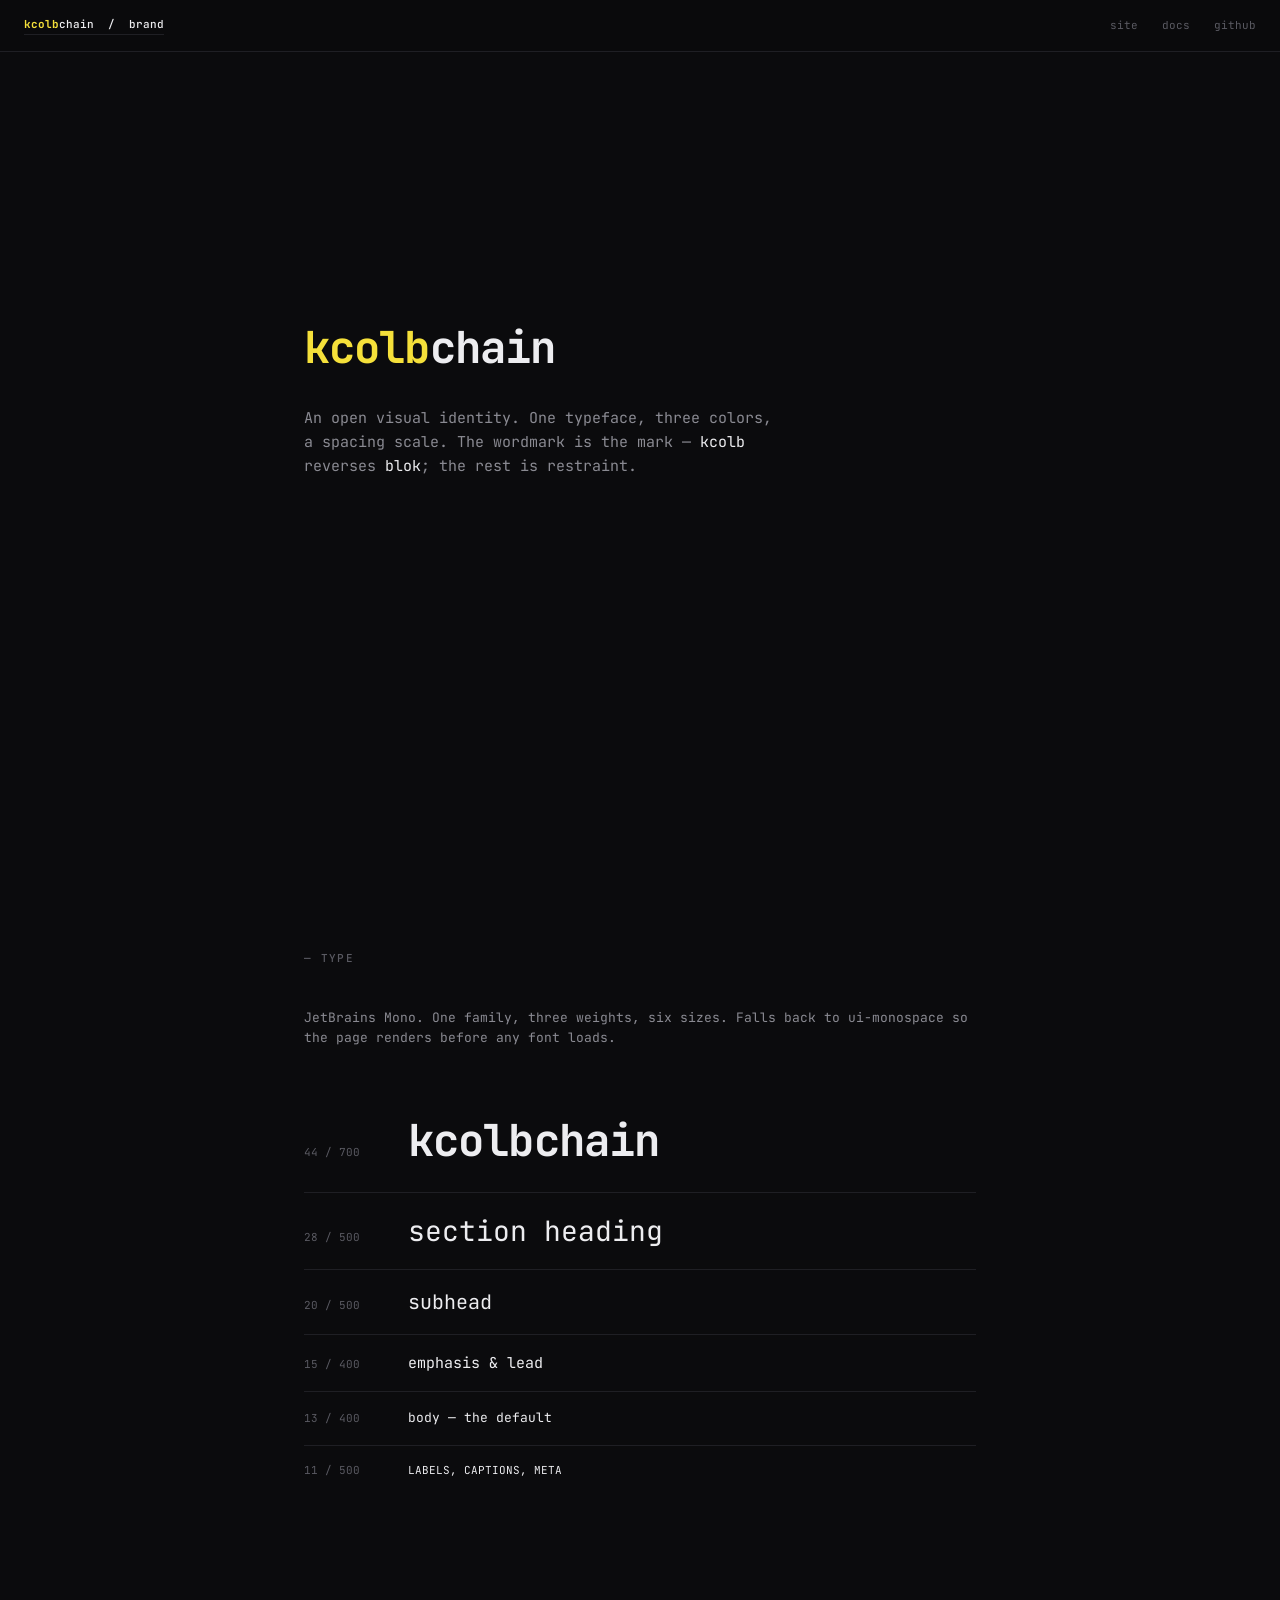
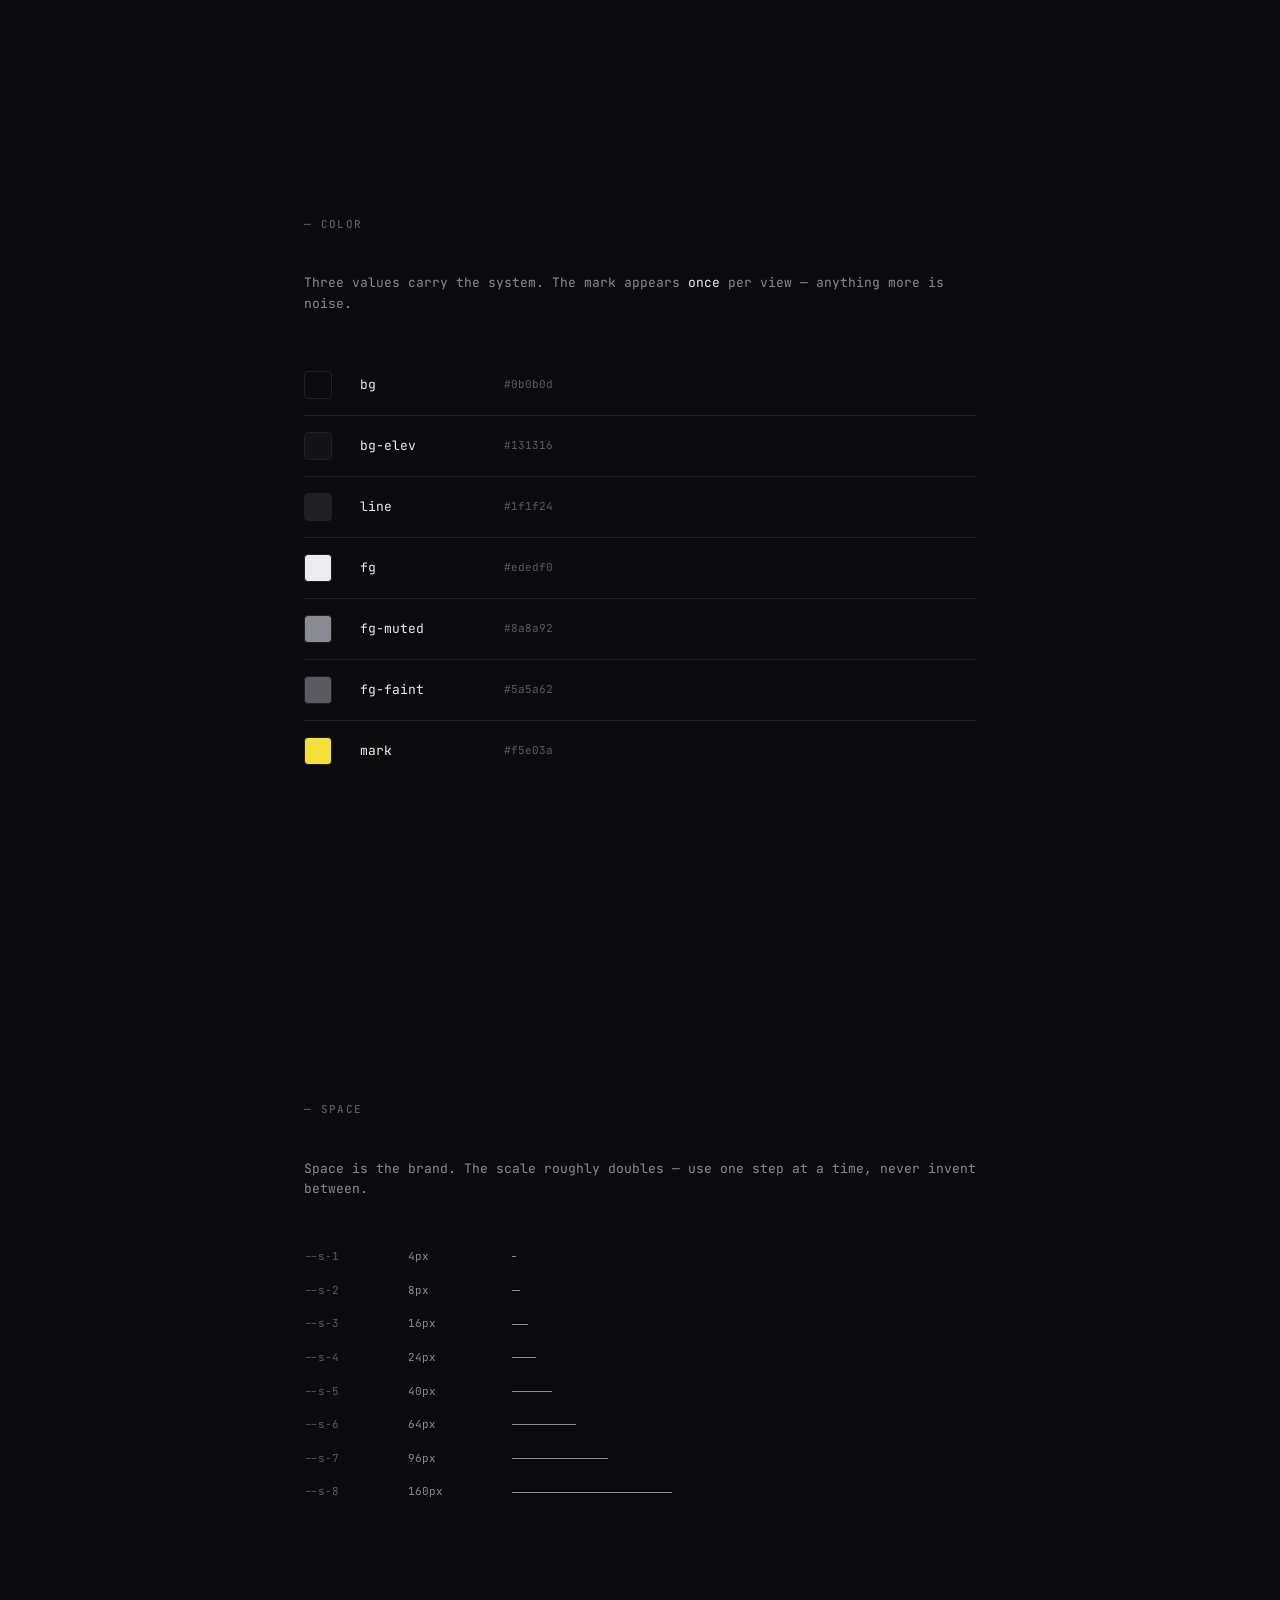
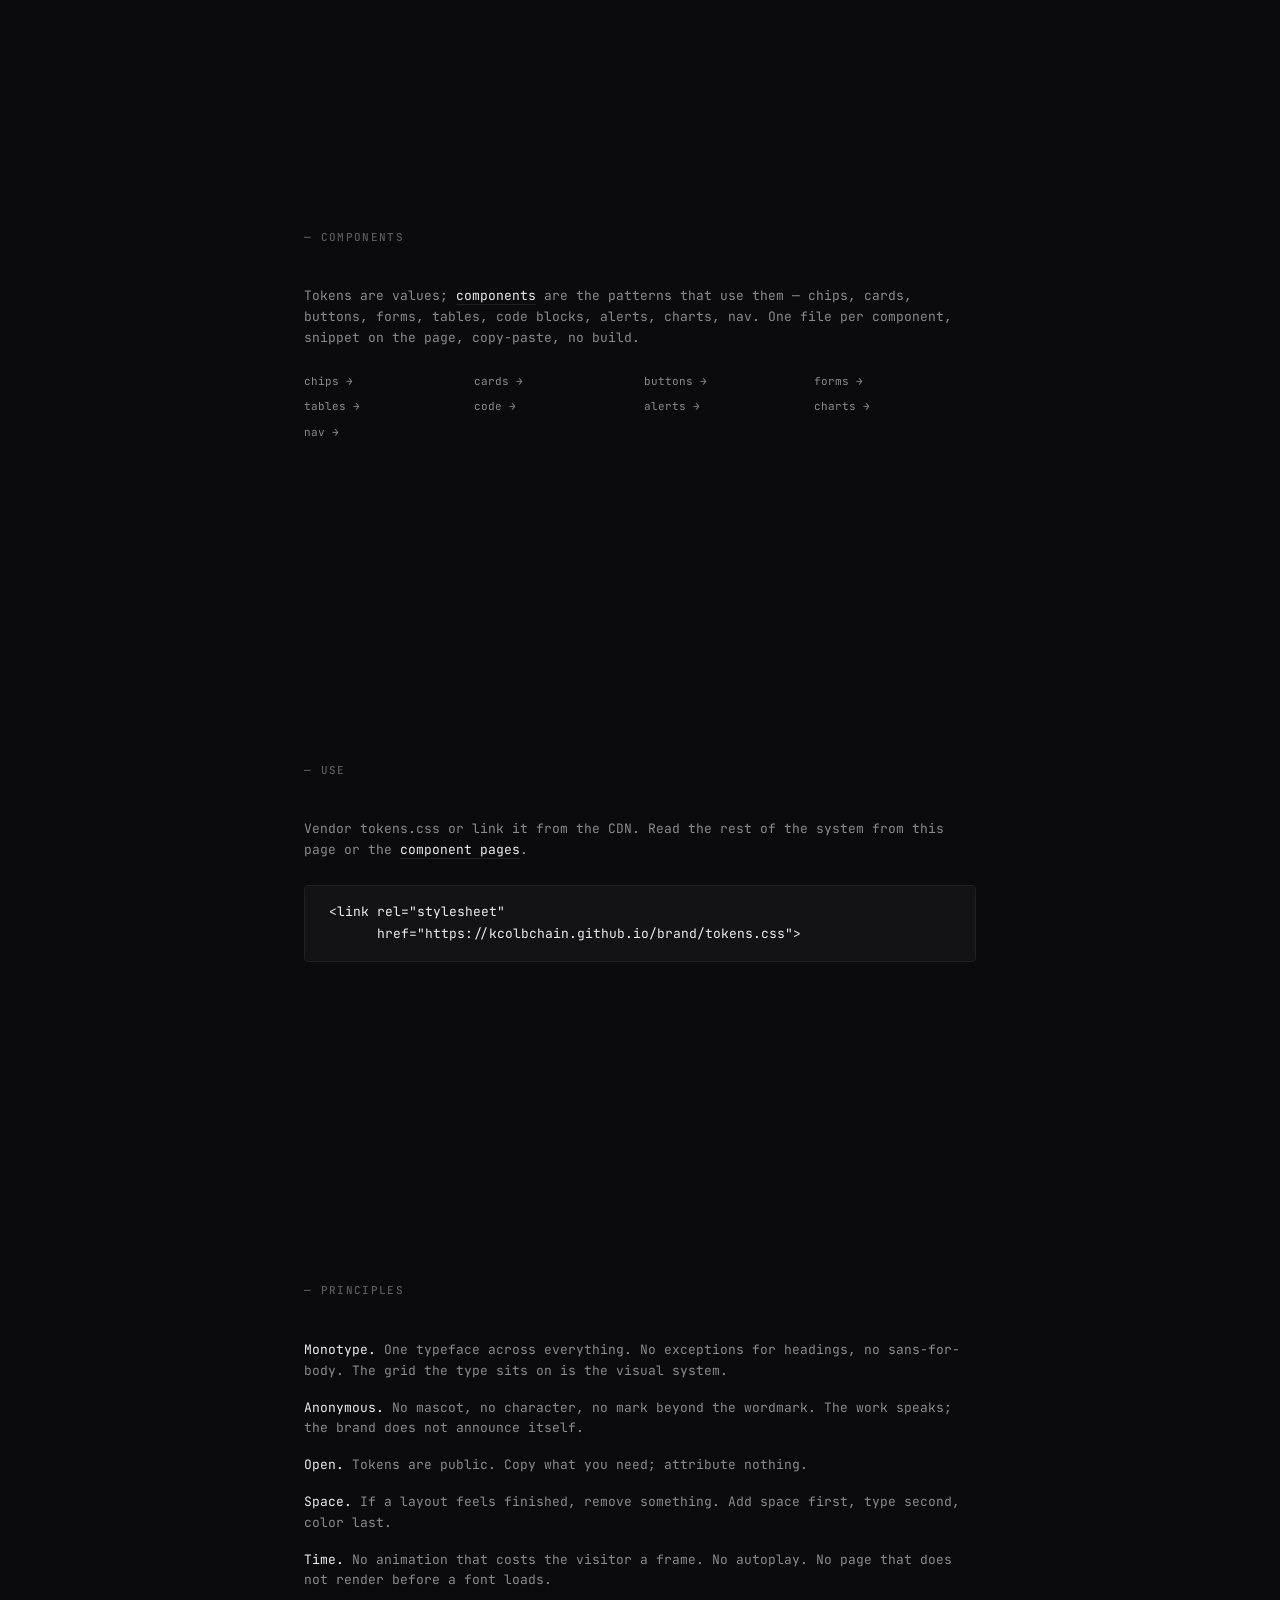
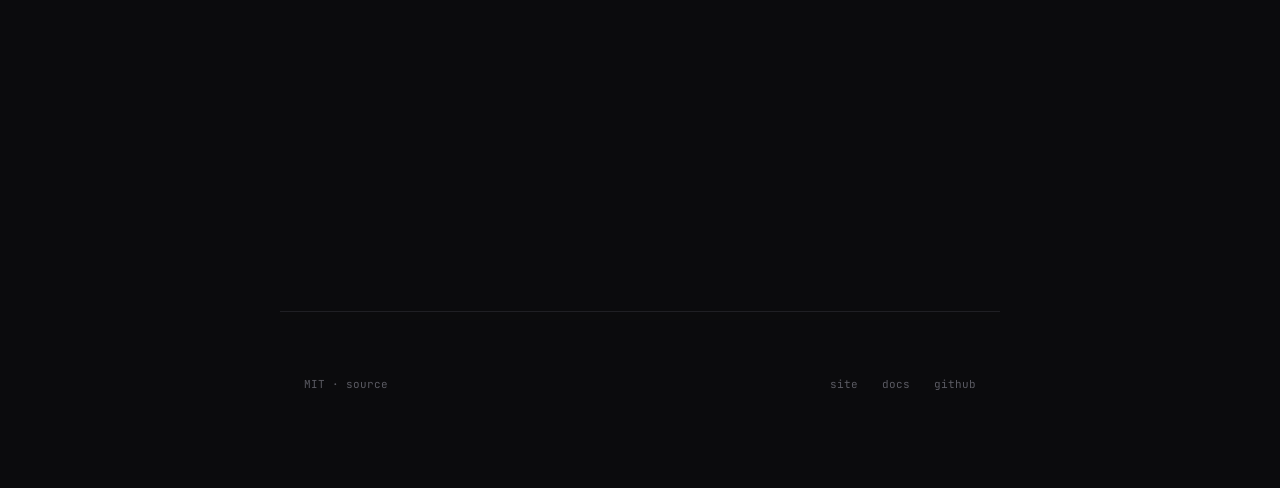
==== commit d0216647: "feat: add component kit under pages/ Expand the brand kit from "tokens-only" into a runnable compone" ====
--- a/index.html
+++ b/index.html
@@ -306,8 +306,24 @@
   </section>
 
   <section>
+    <h2>components</h2>
+    <p>Tokens are values; <a href="pages/">components</a> are the patterns that use them — chips, cards, buttons, forms, tables, code blocks, alerts, charts, nav. One file per component, snippet on the page, copy-paste, no build.</p>
+    <div style="margin-top: var(--s-4); display: grid; grid-template-columns: repeat(auto-fit, minmax(140px, 1fr)); gap: var(--s-2); font-size: var(--t-1);">
+      <a href="pages/chips.html" style="border-bottom:none;color:var(--fg-muted)">chips →</a>
+      <a href="pages/cards.html" style="border-bottom:none;color:var(--fg-muted)">cards →</a>
+      <a href="pages/buttons.html" style="border-bottom:none;color:var(--fg-muted)">buttons →</a>
+      <a href="pages/forms.html" style="border-bottom:none;color:var(--fg-muted)">forms →</a>
+      <a href="pages/tables.html" style="border-bottom:none;color:var(--fg-muted)">tables →</a>
+      <a href="pages/code.html" style="border-bottom:none;color:var(--fg-muted)">code →</a>
+      <a href="pages/alerts.html" style="border-bottom:none;color:var(--fg-muted)">alerts →</a>
+      <a href="pages/charts.html" style="border-bottom:none;color:var(--fg-muted)">charts →</a>
+      <a href="pages/nav.html" style="border-bottom:none;color:var(--fg-muted)">nav →</a>
+    </div>
+  </section>
+
+  <section>
     <h2>use</h2>
-    <p>Vendor <code>tokens.css</code> or link it from the CDN. Read the rest of the system from this page.</p>
+    <p>Vendor <code>tokens.css</code> or link it from the CDN. Read the rest of the system from this page or the <a href="pages/">component pages</a>.</p>
 <pre><code>&lt;link rel="stylesheet"
       href="https://kcolbchain.github.io/brand/tokens.css"&gt;</code></pre>
   </section>
--- a/tokens.css
+++ b/tokens.css
@@ -16,6 +16,15 @@
   /* The mark — used once per view, by intent */
   --mark:      #f5e03a;
   --mark-soft: rgba(245, 224, 58, 0.14);
+
+  /* State — for status only, never branding. The mark stays the mark.
+   * Desaturated on purpose so a status chip never out-shouts content. */
+  --ok:        #6ec07a;
+  --warn:      #d8b04d;
+  --hot:       #d97171;
+  --ok-soft:   rgba(110, 192, 122, 0.14);
+  --warn-soft: rgba(216, 176, 77, 0.14);
+  --hot-soft:  rgba(217, 113, 113, 0.14);
 
   /* Type system — JetBrains Mono, with system mono as fallback */
   --font: 'JetBrains Mono', ui-monospace, SFMono-Regular, Menlo, Consolas, monospace;
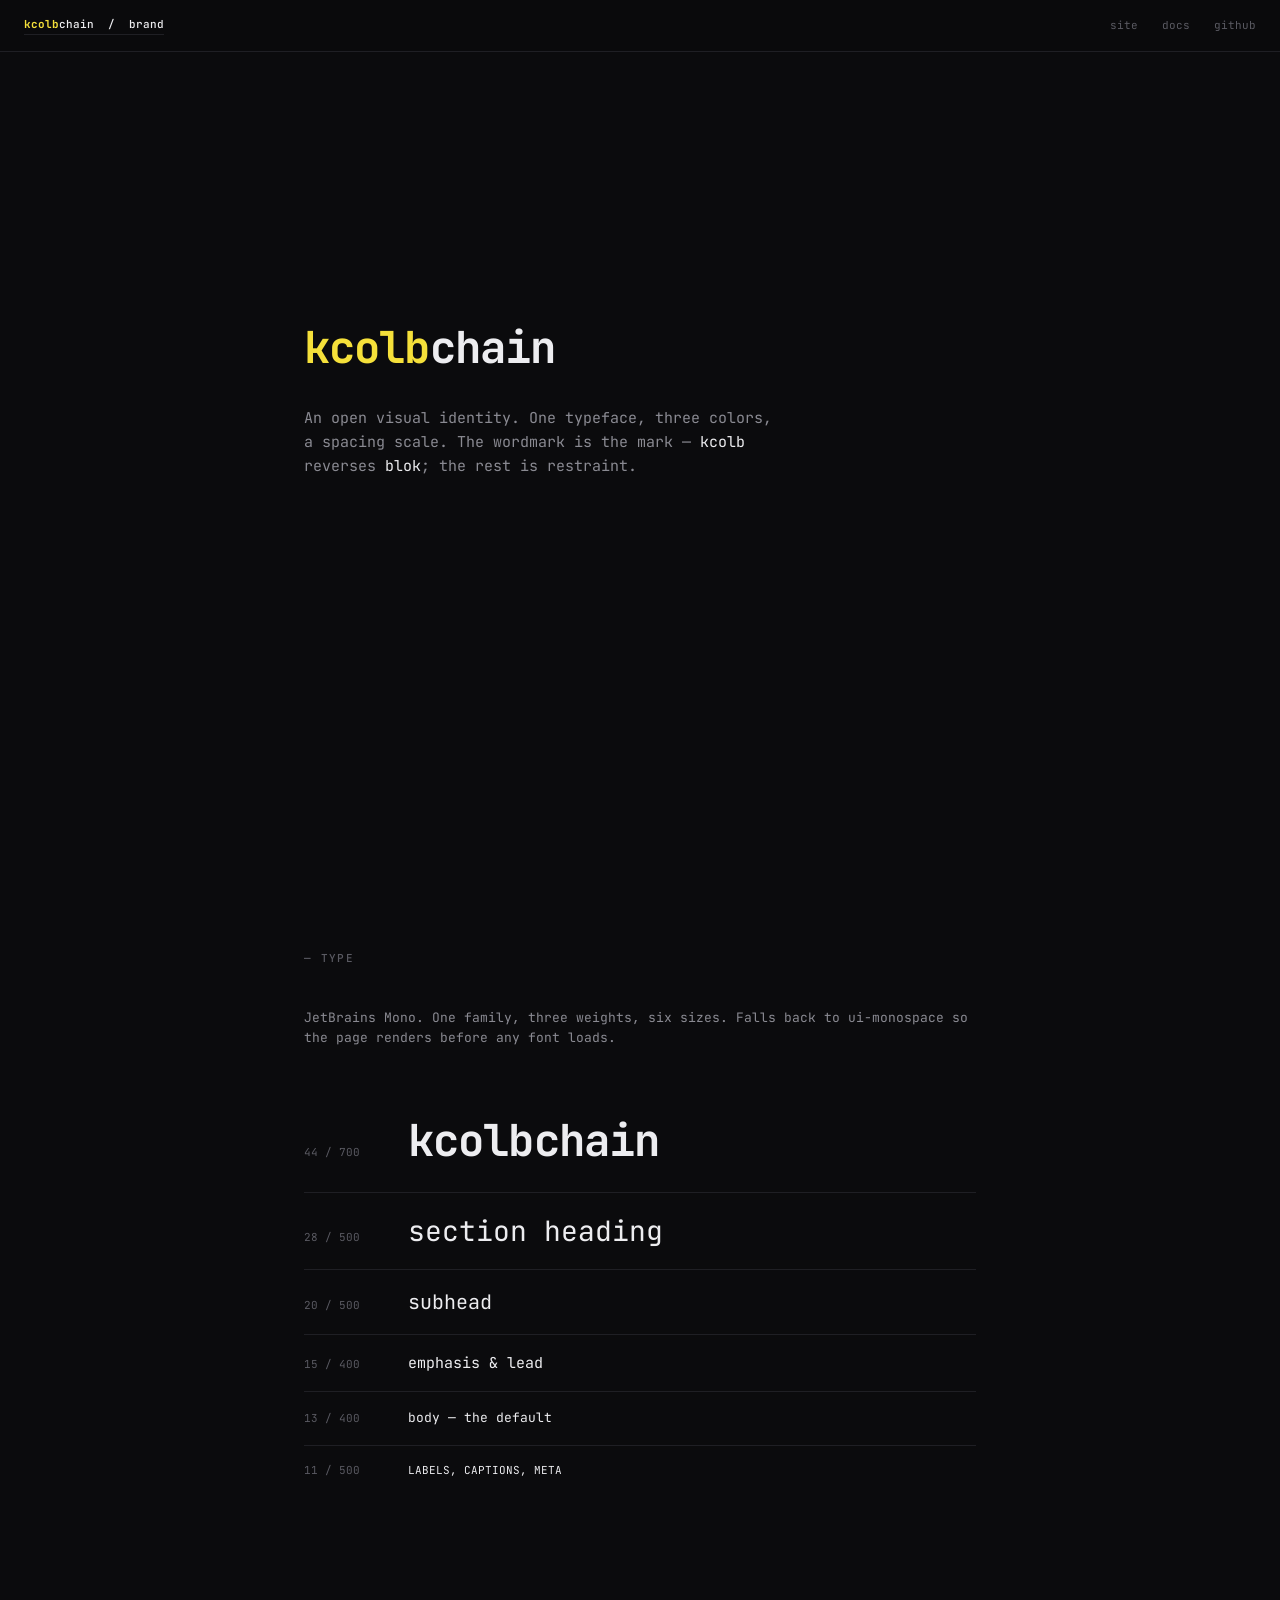
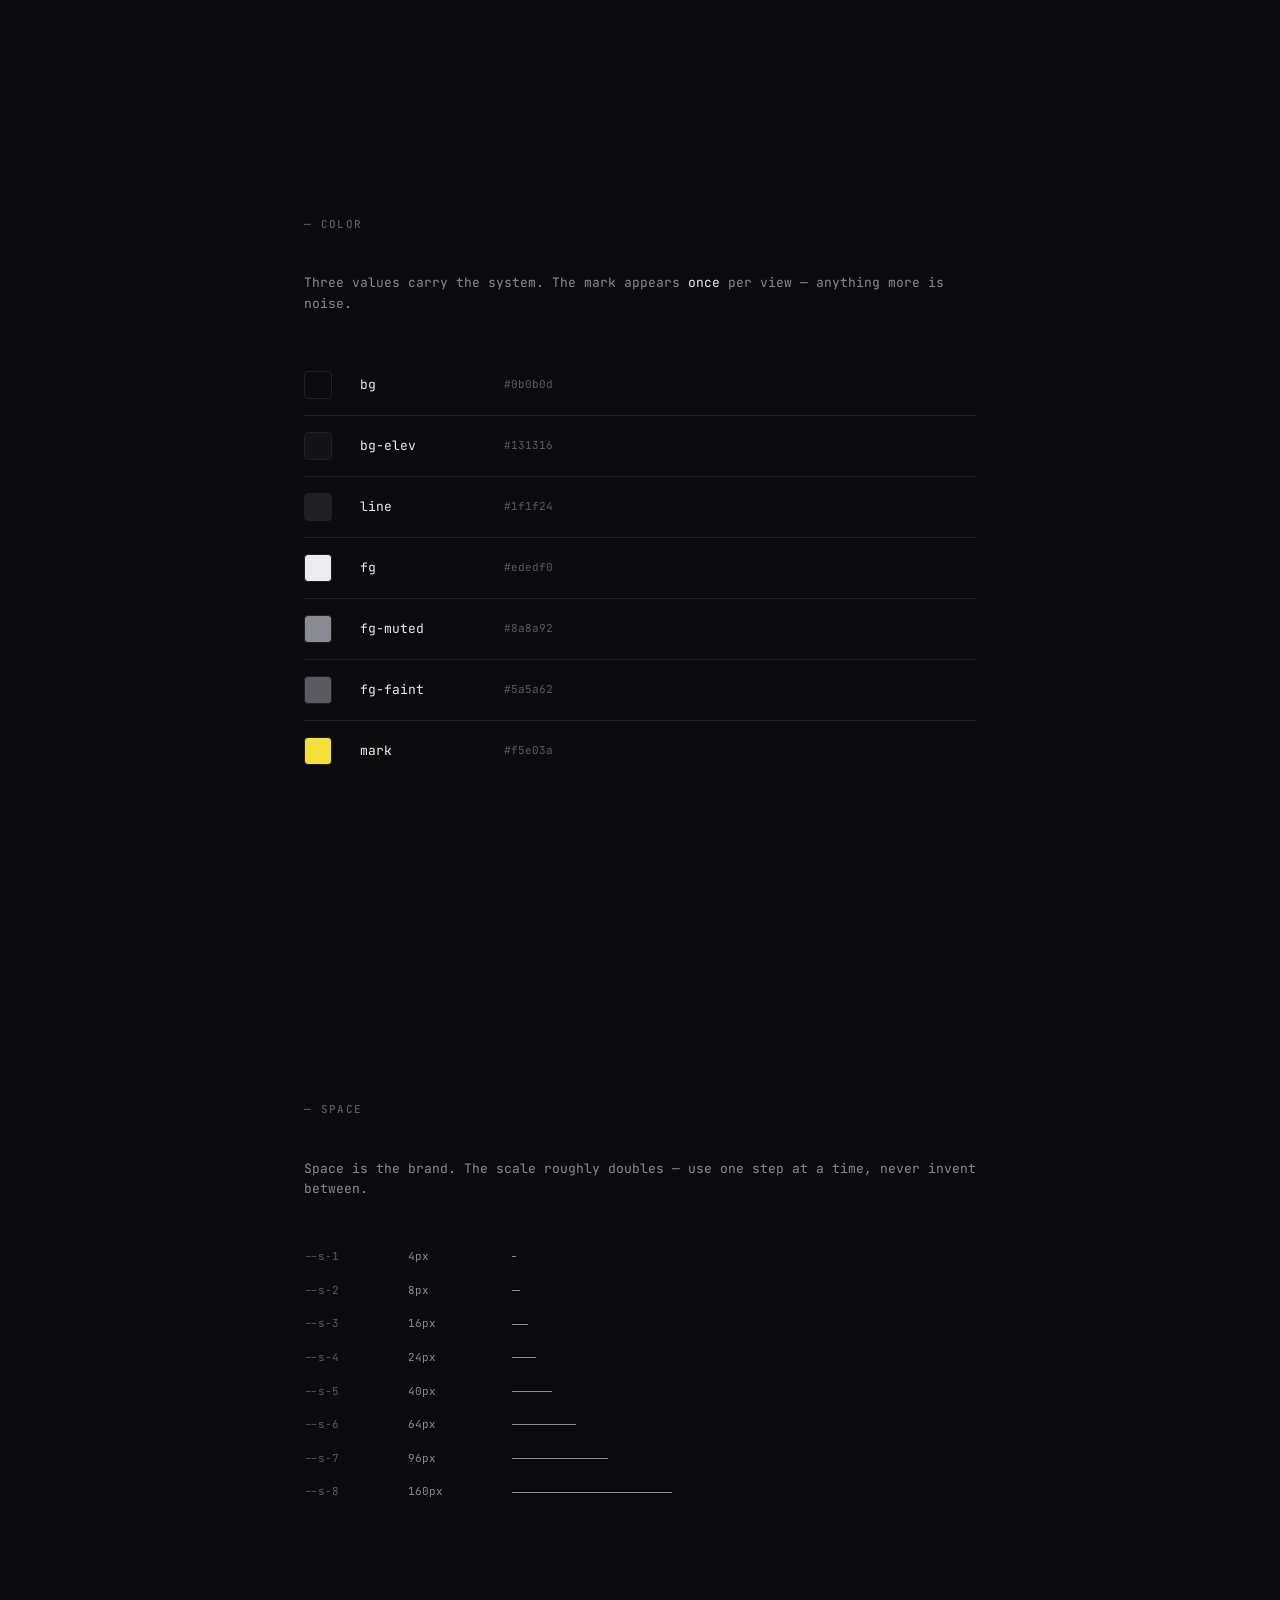
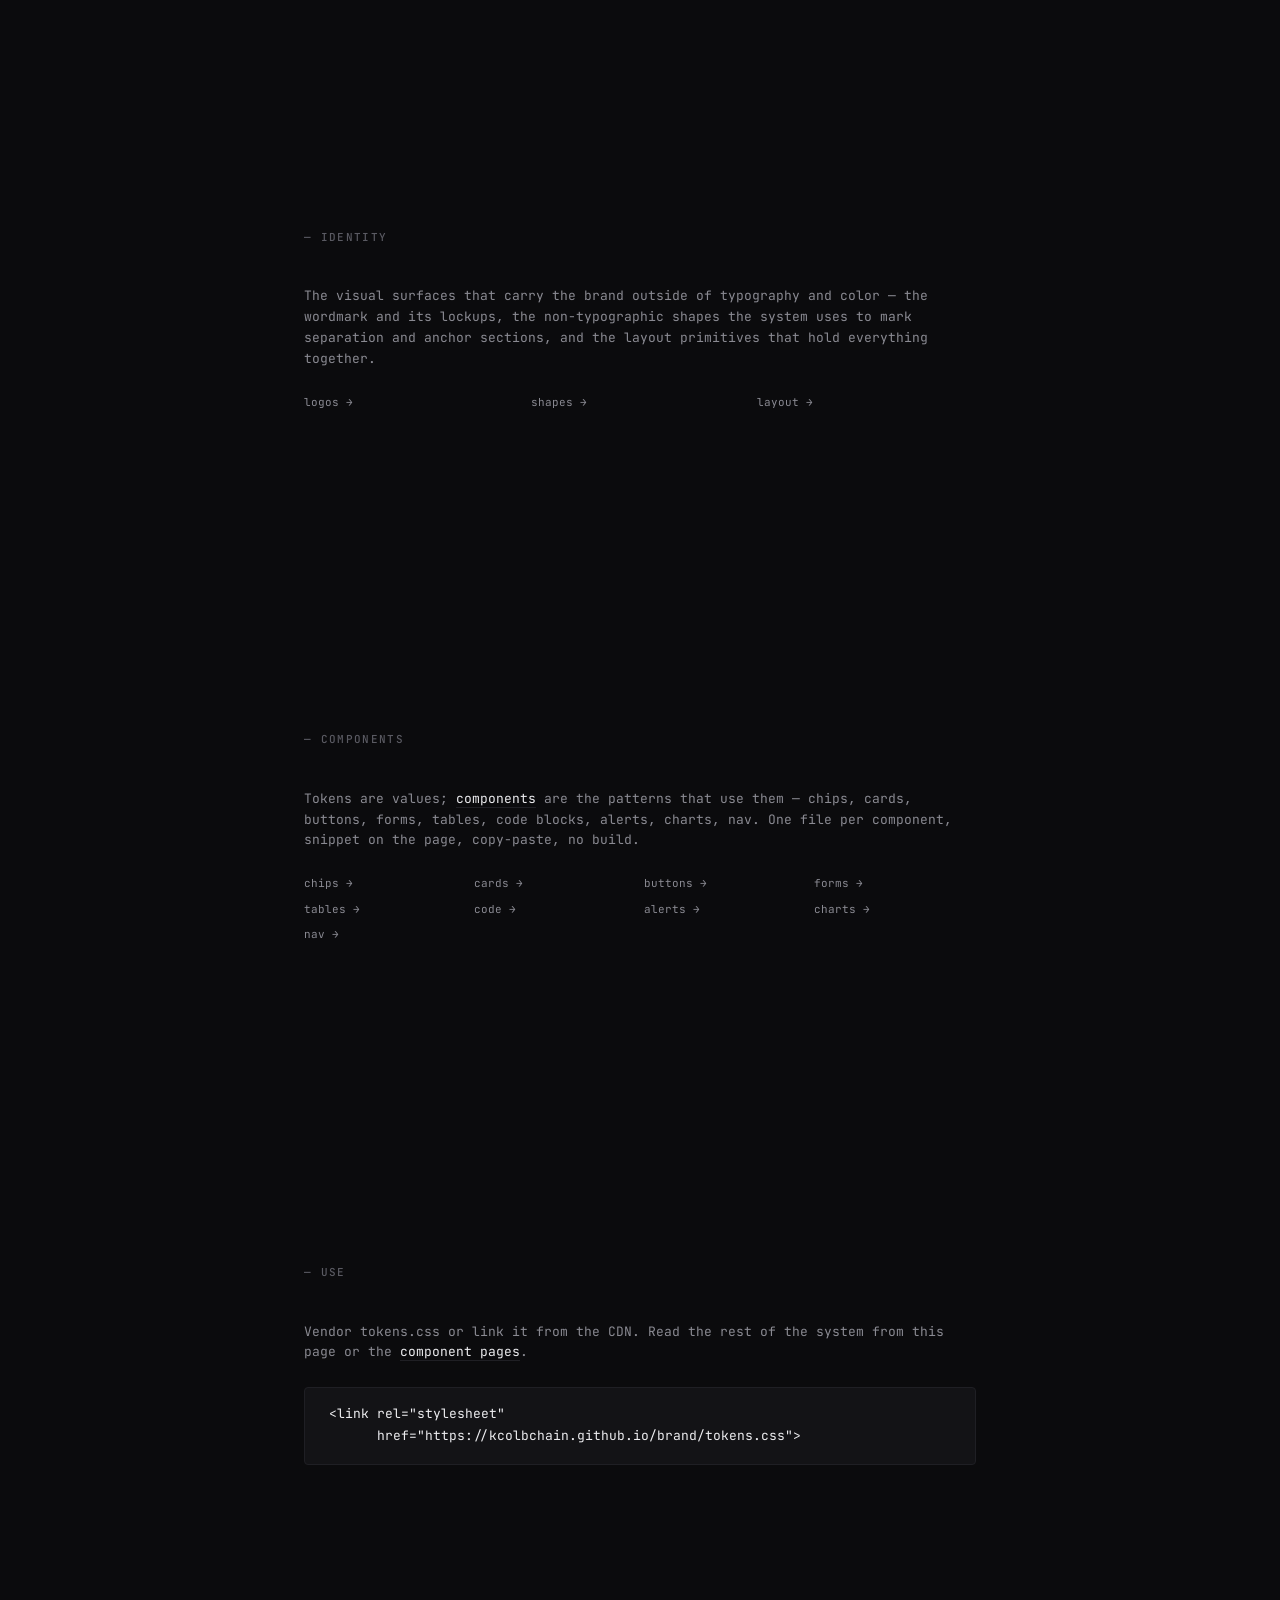
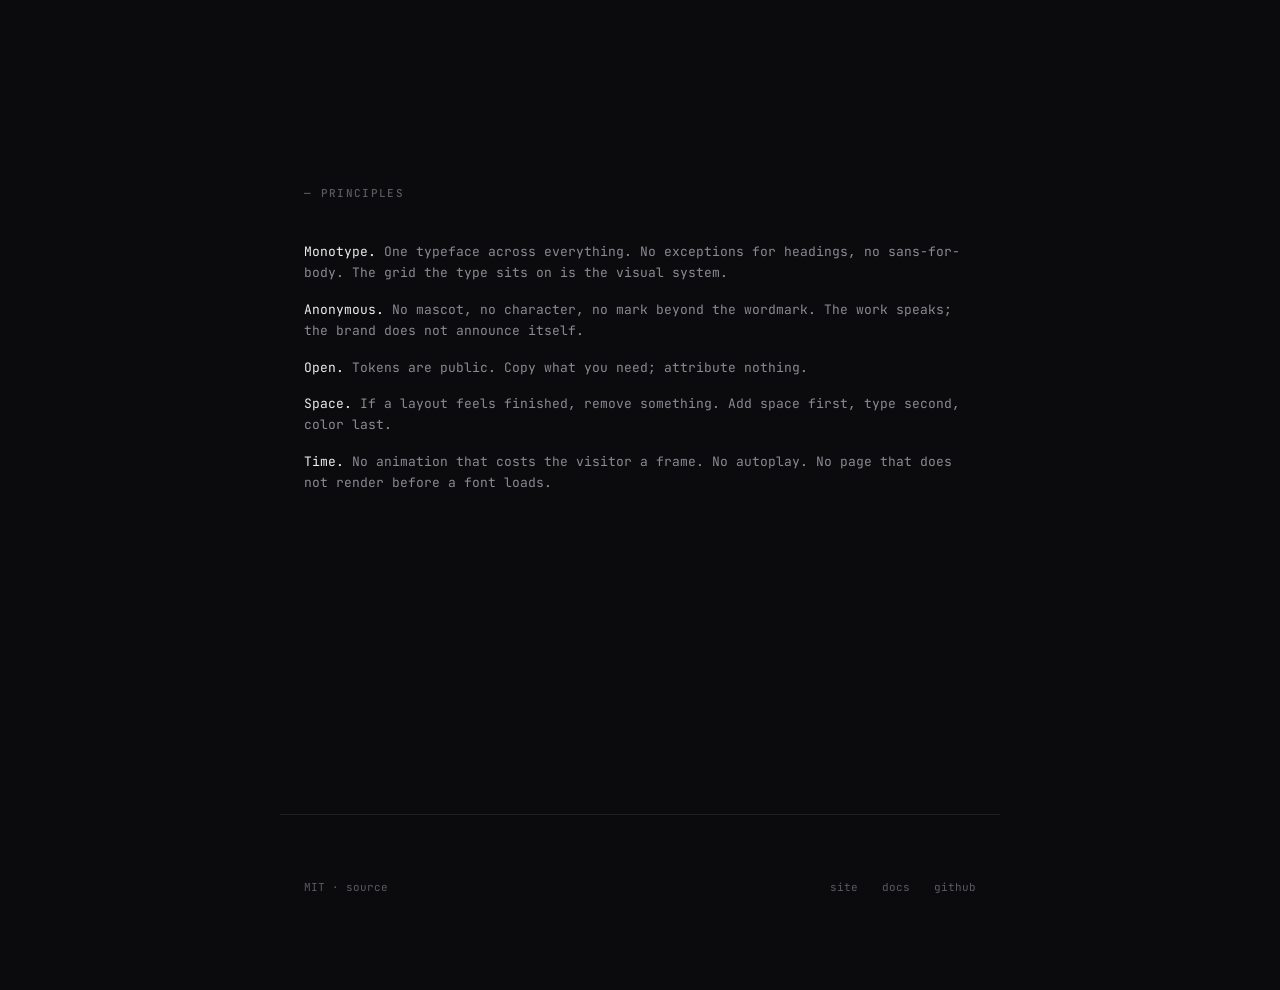
==== commit 78daa3d5: "feat(identity): logos, shapes, layout pages + module card variant Extend the brand kit beyond compon" ====
--- a/index.html
+++ b/index.html
@@ -306,6 +306,16 @@
   </section>
 
   <section>
+    <h2>identity</h2>
+    <p>The visual surfaces that carry the brand outside of typography and color — the wordmark and its lockups, the non-typographic shapes the system uses to mark separation and anchor sections, and the layout primitives that hold everything together.</p>
+    <div style="margin-top: var(--s-4); display: grid; grid-template-columns: repeat(auto-fit, minmax(140px, 1fr)); gap: var(--s-2); font-size: var(--t-1);">
+      <a href="pages/logos.html" style="border-bottom:none;color:var(--fg-muted)">logos →</a>
+      <a href="pages/shapes.html" style="border-bottom:none;color:var(--fg-muted)">shapes →</a>
+      <a href="pages/layout.html" style="border-bottom:none;color:var(--fg-muted)">layout →</a>
+    </div>
+  </section>
+
+  <section>
     <h2>components</h2>
     <p>Tokens are values; <a href="pages/">components</a> are the patterns that use them — chips, cards, buttons, forms, tables, code blocks, alerts, charts, nav. One file per component, snippet on the page, copy-paste, no build.</p>
     <div style="margin-top: var(--s-4); display: grid; grid-template-columns: repeat(auto-fit, minmax(140px, 1fr)); gap: var(--s-2); font-size: var(--t-1);">
--- a/tokens.css
+++ b/tokens.css
@@ -46,6 +46,7 @@
   --s-8: 160px;
 
   /* Structure */
-  --col:    720px;
-  --radius: 4px;
+  --col:       720px;   /* prose-width column — the default */
+  --col-wide:  1280px;  /* dashboard / wide-canvas — opt-in via .wide */
+  --radius:    4px;
 }
